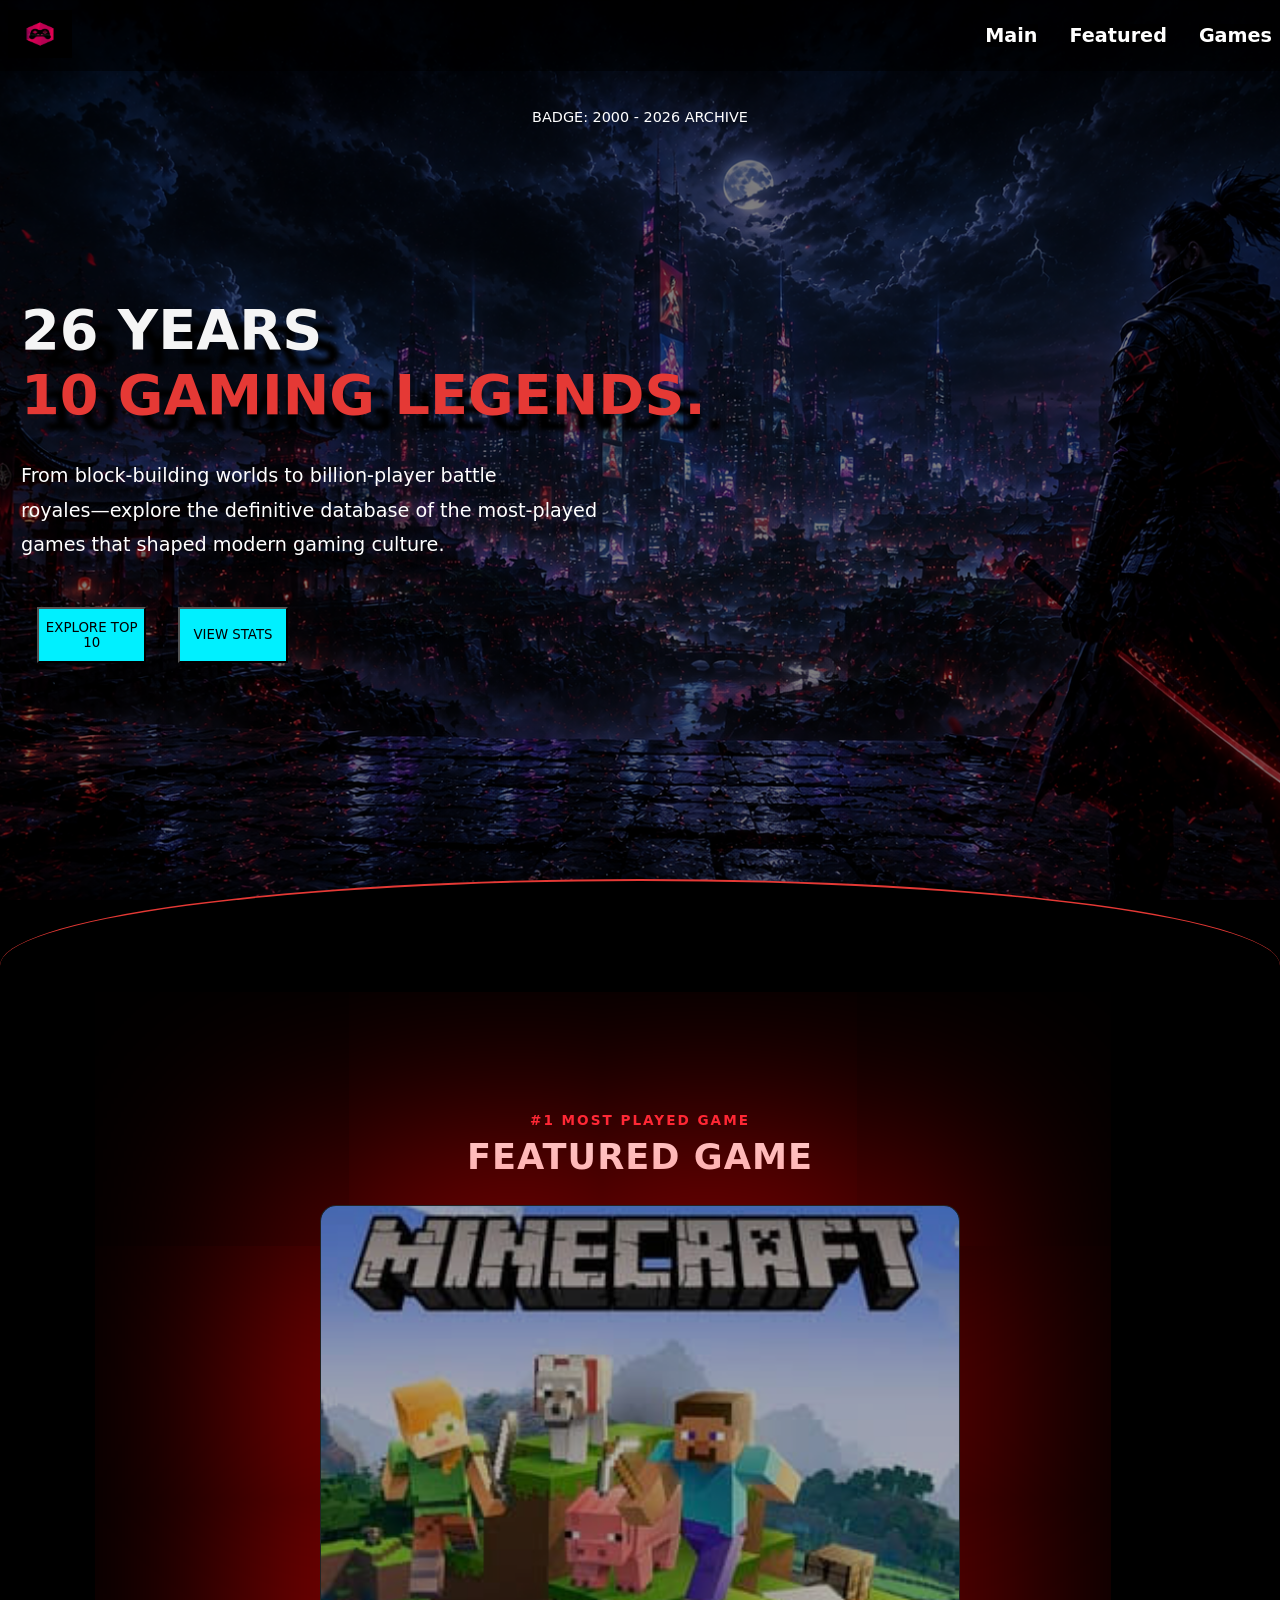
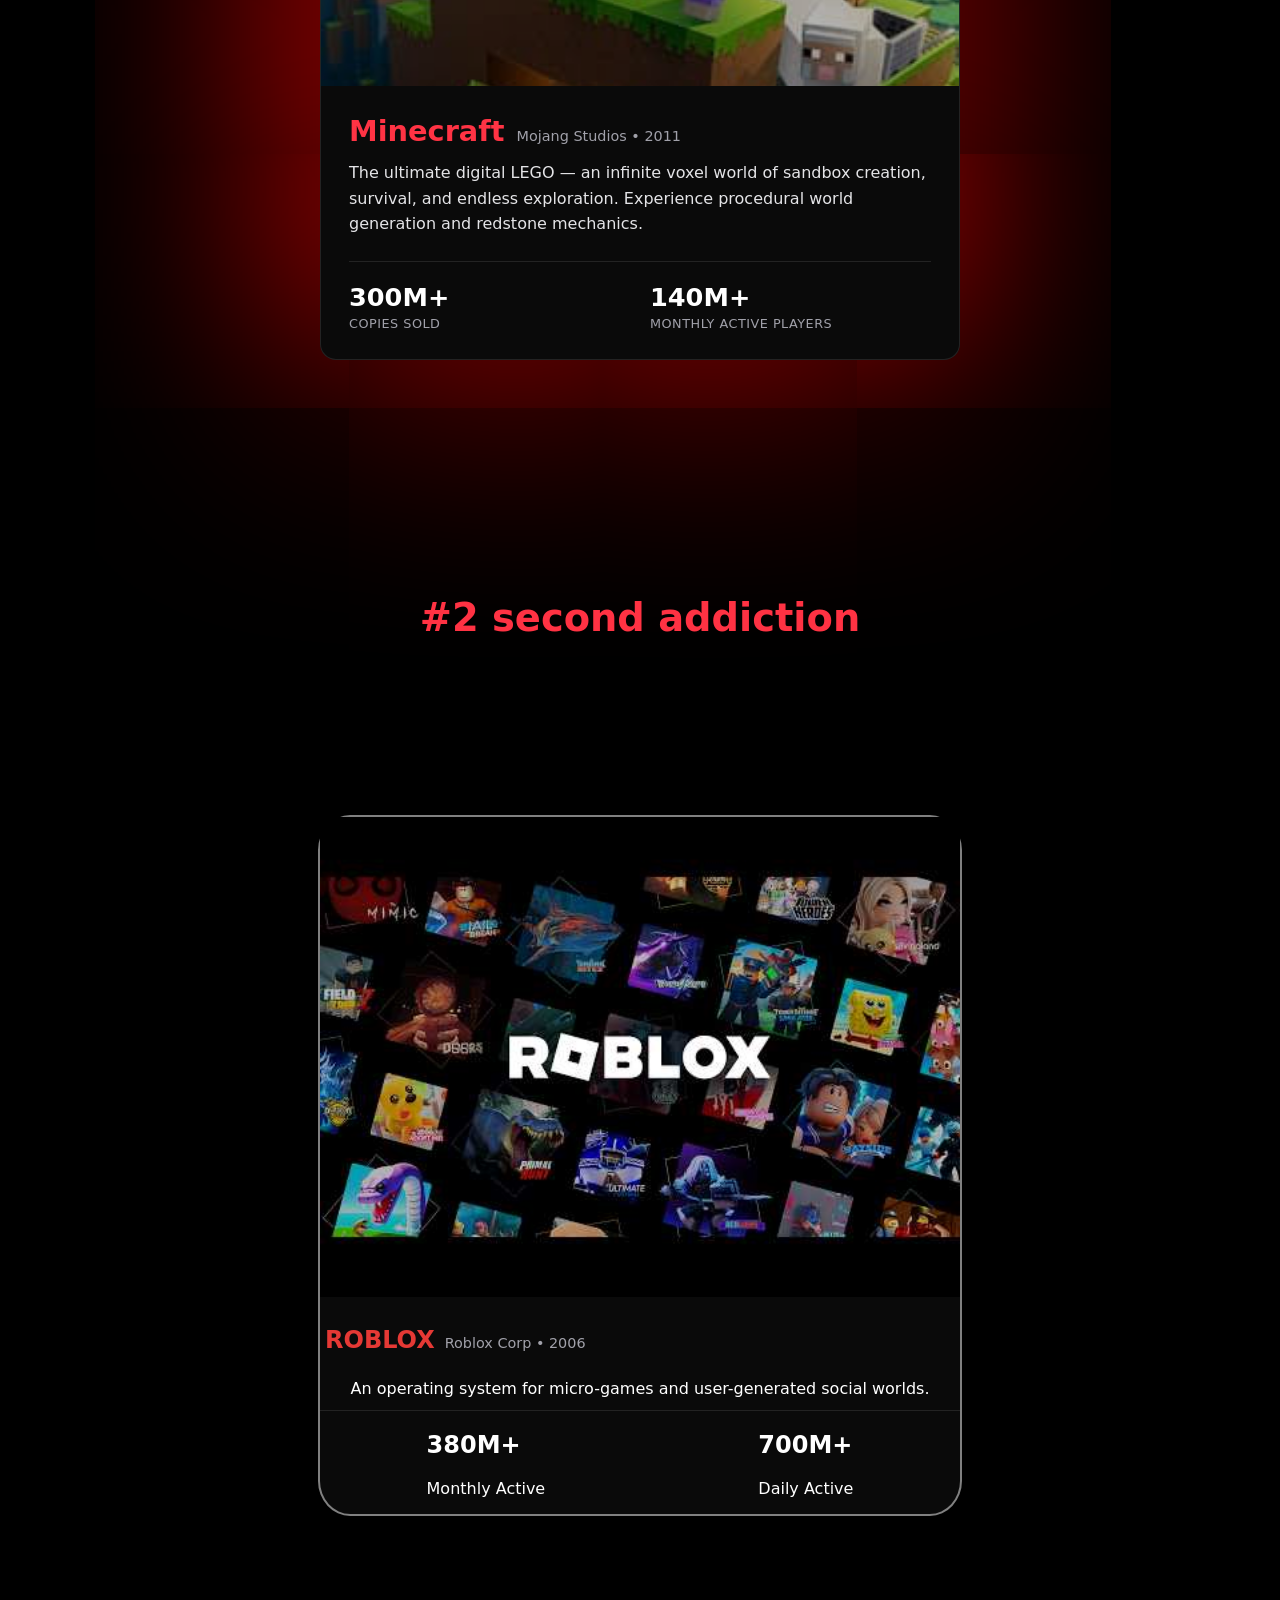
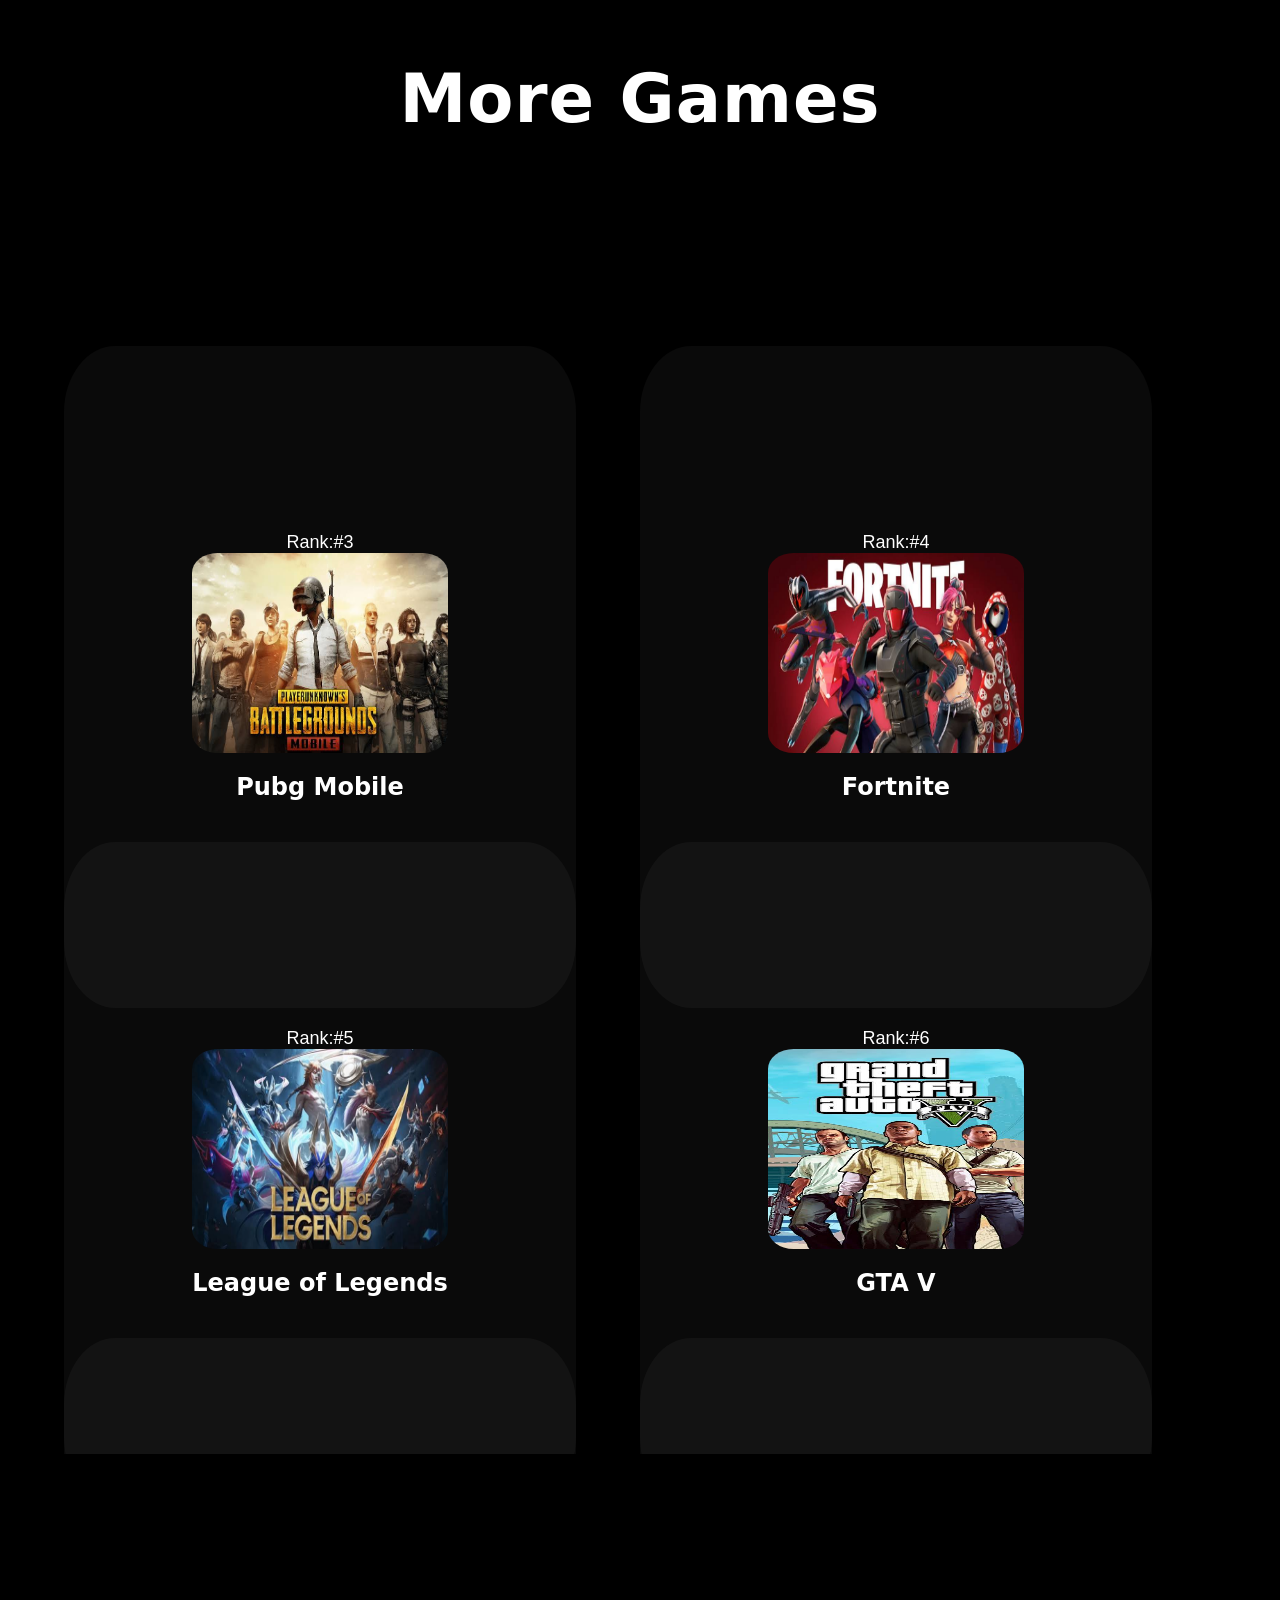
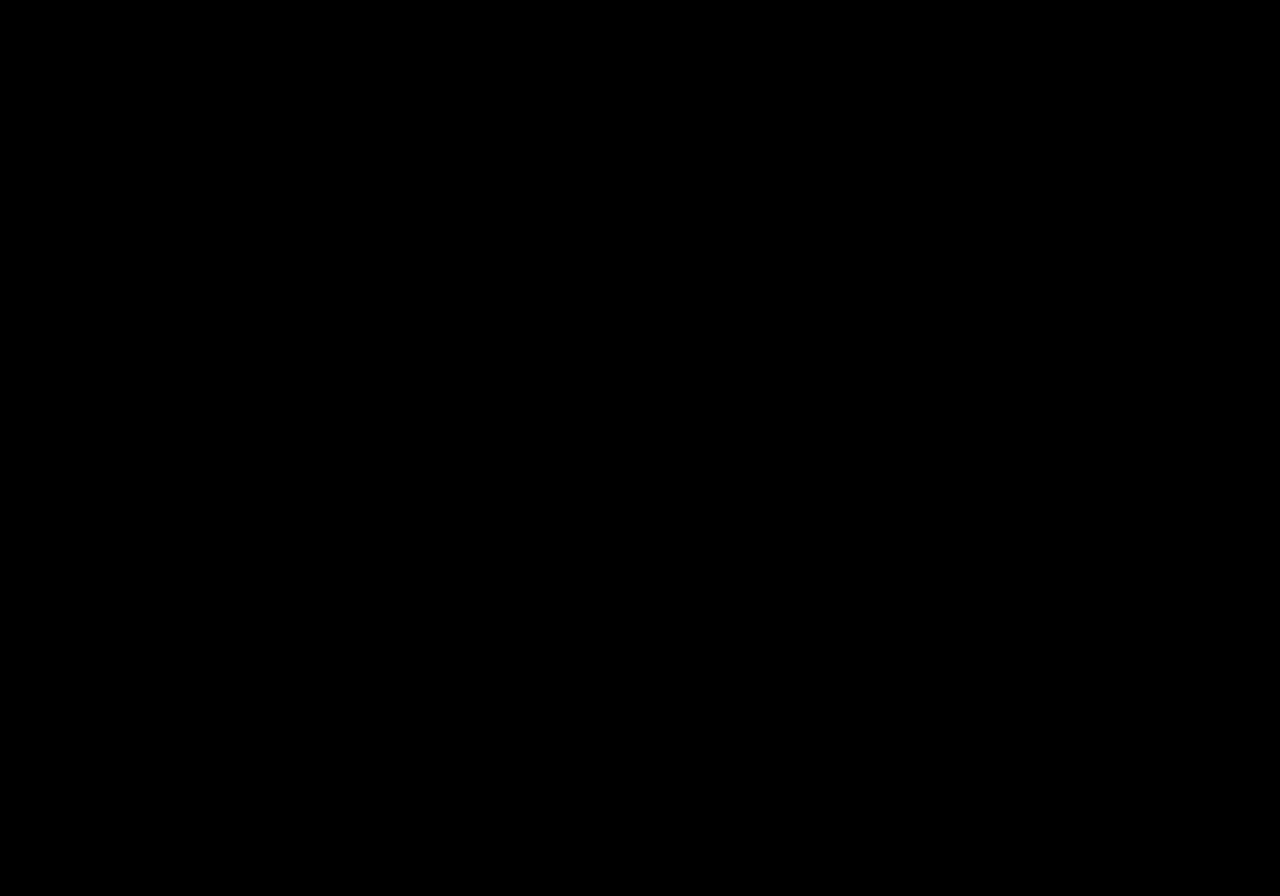
==== index.html @ 31439feb "stucked in a bug of game cards. grid system; . Enhance flip card styling and responsiveness" ====
<!DOCTYPE html>
<html lang="en">

<head>
    <meta charset="UTF-8">
    <meta name="viewport" content="width=device-width, initial-scale=1.0">
    <title>THE MOST</title>
    <link rel="stylesheet" href="style.css">
</head>

<body>
    <div class="body">
        <nav>
            <logo><img src="images.png" alt=""></logo>
            <ul>
                <li><a href="#main">Main</a></li>
                <li><a href="#feat">Featured</a></li>
                <li><a href="#games">Games</a></li>
            </ul>
        </nav>
        <div class="main">
            <p>BADGE: 2000 - 2026 ARCHIVE </p>
        </div>
        <main id="main">

            <div class="main2">
                <div class="main3">
                    <h1><span> 26 YEARS </span> <span> 10 GAMING LEGENDS.</span></h1>
                    <p><span> From block-building worlds to billion-player battle</span>
                        <span> royales—explore the definitive database of the most-played</span> <span>
                            games that shaped modern gaming culture.</span>
                    </p>
                    <div class="button1">
                        <a href="#games"> <button class="more">EXPLORE TOP 10</button></a>
                        <a href="#statts">
                            <button class="stats">VIEW STATS</button></a>
                    </div>
                </div>

            </div>


        </main>
    </div>
    <div class="curve">
    </div>

    <section class="featured" id="feat">
        <div class="featu">
            <div class="header">
                <span class="badge">#1 MOST PLAYED GAME</span>
                <h2 class="title">FEATURED GAME</h2>
            </div>

            <div class="featured-card">
                <div class="video-wrapper">
                    <img src="minecraft.png" alt="">
                </div>

                <div class="card">
                    <div class="game1">
                        <h3 class="game-title">Minecraft</h3>
                        <span class="developer">Mojang Studios • 2011</span>
                    </div>

                    <p class="ultimate">
                        The ultimate digital LEGO — an infinite voxel world of sandbox creation, survival, and endless
                        exploration. Experience procedural world generation and redstone mechanics.
                    </p>

                    <div class="view">
                        <div class="stat-item">
                            <span class="players">300M+</span>
                            <span class="sold">Copies Sold</span>
                        </div>
                        <div class="stat-item">
                            <span class="players1">140M+</span>
                            <span class="sold1">Monthly Active Players</span>
                        </div>
                    </div>
                </div>
            </div>
        </div>
    </section>


    <div class="roblox-rank">#2 second addiction</div>
    <section class="iigame">
        <div class="cards">
            <img src="roblox.jpg" alt="">
            <div class="descript">
                <h1>ROBLOX</h1>
                <p>Roblox Corp • 2006</p>
            </div>
            <div class="para">An operating system for micro-games and user-generated social worlds.</div>
            <div class="player12">
                <div class="player1">
                    <h1>380M+</h1>
                    <p>Monthly Active</p>
                </div>
                <div class="player2">
                    <h1>700M+</h1>
                    <p>Daily Active</p>
                </div>
            </div>

        </div>
    </section>
    <!-- -------------------------------------------------------------------------------------------------- -->

    <div class="more-games">More Games</div>

    <section id="games">
        <div class="other-cards">


            <div class="flip-card">
                <div class="flip-card-inner">
                    <div class="popular naman">
                        <div class="rank">Rank:#3</div>
                        <img src="pubji.jpg" alt="">
                            <h1> Pubg Mobile </h1>
                    </div>

                    <div class="reveal-card">
                        <h1> Pubg Mobile</h1>
                        <p>Krafton • 2017/2018 </p>
                        <div class="dikkat">
                            <div class="pehla">
                                <h1>~250M+</h1>
                                <p>Monthly Active</p>
                            </div>
                            <div class="doosra">
                                <h1>30M+</h1>
                                <p>Daily Active</p>
                            </div>
                        </div>
                    </div>
                </div>
            </div>

                <div class="flip-card">
                <div class="flip-card-inner">
                    <div class="popular naman">
                        <div class="rank">Rank:#4</div>
                        <img src="fortnite.jpg" alt="">
                            <h1>Fortnite</h1>
                    </div>

                    <div class="reveal-card">
                        <h1>Fortnite</h1>
                        <p>Epic Games• 2017 </p>
                        <div class="dikkat">
                            <div class="pehla">
                                <h1>~230M+</h1>
                                <p>Monthly Active</p>
                            </div>
                            <div class="doosra">
                                <h1>30M+</h1>
                                <p>Daily Active</p>
                            </div>
                        </div>
                    </div>
                </div>
            </div>


                        <div class="flip-card">
                <div class="flip-card-inner">
                    <div class="popular naman">
                        <div class="rank">Rank:#5</div>
                        <img src="lol.jpg" alt="">
                            <h1>League of Legends </h1>
                    </div>

                    <div class="reveal-card">
                        <h1>League of Legends</h1>
                        <p>rRiot- Games •2009 </p>
                        <div class="dikkat">
                            <div class="pehla">
                                <h1>~150M+</h1>
                                <p>Monthly Active</p>
                            </div>
                            <div class="doosra">
                                <h1>10M+</h1>
                                <p>Daily Active</p>
                            </div>
                        </div>
                    </div>
                </div>
            </div>

                        <div class="flip-card">
                <div class="flip-card-inner">
                    <div class="popular naman">
                        <div class="rank">Rank:#6</div>
                        <img src="gtav.jpg" alt="">
                            <h1>GTA V </h1>
                    </div>

                    <div class="reveal-card">
                        <h1> GTA V</h1>
                        <p>Rockstar Games • 2013 </p>
                        <div class="dikkat">
                            <div class="pehla">
                                <h1>~20M+</h1>
                                <p>Monthly Active</p>
                            </div>
                            <div class="doosra">
                                <h1>4M+</h1>
                                <p>Daily Active</p>
                            </div>
                        </div>
                    </div>
                </div>
            </div>

                        <div class="flip-card">
                <div class="flip-card-inner">
                    <div class="popular naman">
                        <div class="rank">Rank:#7</div>
                        <img src="counter-strike2.jpg" alt="">
                            <h1> Counter-Strike 2 </h1>
                    </div>

                    <div class="reveal-card">
                        <h1> Counter-Strike 2 </h1>
                        <p>Valve Corporation • 2012 </p>
                        <div class="dikkat">
                            <div class="pehla">
                                <h1>~40M+</h1>
                                <p>Monthly Active</p>
                            </div>
                            <div class="doosra">
                                <h1>1.81M+</h1>
                                <p>Daily Active</p>
                            </div>
                        </div>
                    </div>
                </div>
            </div>

                        <div class="flip-card">
                <div class="flip-card-inner">
                    <div class="popular naman">
                        <div class="rank">Rank:#8</div>
                        <img src="crossfire.jpg" alt="">
                            <h1>Crossfire </h1>
                    </div>

                    <div class="reveal-card">
                        <h1>Crossfire</h1>
                        <p>Smilegate • 2007 </p>
                        <div class="dikkat">
                            <div class="pehla">
                                <h1>~100M+</h1>
                                <p>Monthly Active</p>
                            </div>
                            <div class="doosra">
                                <h1>8M+</h1>
                                <p>Daily Active</p>
                            </div>
                        </div>
                    </div>
                </div>
            </div>


                        <div class="flip-card">
                <div class="flip-card-inner">
                    <div class="popular naman">
                        <div class="rank">Rank:#9</div>
                        <img src="ff.jpg" alt="">
                            <h1>Free-fire</h1>
                    </div>

                    <div class="reveal-card">
                        <h1>Free-fire</h1>
                        <p>Gerena • 2007</p>
                        <div class="dikkat">
                            <div class="pehla">
                                <h1>~200M+</h1>
                                <p>Monthly Active</p>
                            </div>
                            <div class="doosra">
                                <h1>150M+</h1>
                                <p>Daily Active</p>
                            </div>
                        </div>
                    </div>
                </div>
            </div>

                        <div class="flip-card">
                <div class="flip-card-inner">
                    <div class="popular naman">
                        <div class="rank">Rank:#10</div>
                        <img src="wow.jpg" alt="">
                            <h1> World 0f Warcraft<h1>
                    </div>

                    <div class="reveal-card">
                        <h1>  World 0f Warcraft</h1>
                        <p>Blizzard Entertainmen • 2004</p>
                        <div class="dikkat">
                            <div class="pehla">
                                <h1>~9M+</h1>
                                <p>Monthly Active</p>
                            </div>
                            <div class="doosra">
                                <h1>2.5M+</h1>
                                <p>Daily Active</p>
                            </div>
                        </div>
                    </div>
                </div>
            </div>


  
        </div>
    </section>
    

</body>

</html>
---- style.css ----
*{
    font-family:system-ui, -apple-system, BlinkMacSystemFont, 'Segoe UI', Roboto, Oxygen, Ubuntu, Cantarell, 'Open Sans', 'Helvetica Neue', sans-serif;
    color:white;
}
body{
    background-color:black;
}

html,
body{
    margin:0;
    padding:0;
    overflow-x:hidden;
}


.body{
    background-image: url(game12.png);
    background-size: cover;
    background-position: center;
    background-repeat: no-repeat;
    box-shadow:inset -1px 20px 20px 1000px rgba(0, 0, 0, 0.5);
    width:100%;
    min-height:100vh;


}

nav{
    display: flex;
    justify-content: space-between;
    align-items:center;     
    background-color:#00000082;
    padding:0.5em;
    position:sticky;
    top:0;
}
nav logo img{
    height:3rem;
    width:4rem
}

nav ul{
    display:flex;
    gap:2rem;
    list-style:none;
}

nav ul li{
    background-color:#00000082;
}
nav ul li a{
    text-decoration:none;
    color: white;
    font-weight: 600;
    font-size: 1.2rem;
    background-color:#00000082; 
}
nav ul li a:hover{
    text-decoration:underline;
    color:rgb(187, 183, 183);
}

.main p{
    font-size:0.9em;
    text-align:center;
    font-weight:400;
    margin:2.4rem;
    color:white;
}



main .main2{
    text-align:center;
    font-family:system-ui, -apple-system, BlinkMacSystemFont, 'Segoe UI', Roboto, Oxygen, Ubuntu, Cantarell, 'Open Sans', 'Helvetica Neue', sans-serif;
    display:flex;
    justify-content: space-between;

}
main{
    display:flex;
    font-size: 1.2rem;
    font-family:Impact, Haettenschweiler, 'Arial Narrow Bold', sans-serif;
  
   

}

main h1{
    font-size:2.9em;
    font-weight: 700;
}

.main3 p{
    display: flex;
    flex-direction: column;
    gap: 0.7rem;

}

.main3 h1{
    display: flex;
    flex-direction: column;
}

.main3 h1 :nth-child(2) {
   color:#E53935;
}

.main3 h1 :nth-child(1) {
    color:#F5F5F5;
}

/* .main3 h1  */

main .img2 img{
    height: 60vh;
    width: 50vw;
}

main button{
    background-color: #00F0FF;
    color:black;
    height: 4.2em;
    width: 8.2em;
    margin-top: 2rem;
}

.main2 p{
    font-weight: 400;
    color:#C7CCD6
}
main .button1{
    display: flex;
    gap: 2rem;
    margin: 1rem;
}
.main3{
    text-align:left;
    padding-left:21px;
    padding-top: 5em;
    text-shadow:20px 16px 4px black
}

.main{
    text-decoration:wavy;
}
.curve{
    height: 19vh;
    width: 100%;
    border-top:2px solid #E53935;
    border-radius: 96%;
    margin-top:-21px;
    background-color: black;
}
body {
  background-color: black;
  font-family: 'Inter', system-ui, -apple-system, sans-serif;
  color: #ffffff;
  margin: 0;
  padding: 0;
}

.featured {
  padding: 60px 20px;
  display: flex;
  justify-content: center;
  align-items: center;
}



.header {
  text-align: center;
  margin-bottom: 28px;
}

.badge {
  color: #ff3344;
  font-size: 0.85rem;
  font-weight: 700;
  letter-spacing: 2px;
  text-transform: uppercase;
  display: block;
  margin-bottom: 8px;
}

.title {
  font-size: 2.2rem;
  font-weight: 800;
  letter-spacing: 1px;
  margin: 0;
  color: #ffffff;
}

.featured-card {
  background: rgba(255, 255, 255, 0.04);
  border: 1px solid rgba(255, 255, 255, 0.1);
  border-radius: 16px;
  overflow: hidden;
  backdrop-filter: blur(12px);
  box-shadow:red -20px -8px 2000px 0px
}

.video-wrapper {
  width: 100%;
  background: #000000;
  line-height: 0;
}

.video-wrapper img {
  width: 100%;
  max-height: 480px;
  object-fit: cover;
  display: block;
filter:brightness(70%);
}

.card {
  padding: 28px;
}
.featured{
  width:50vw;
  margin: auto;
}

.game1 {
  display: flex;
  align-items: baseline;
  gap: 12px;
  margin-bottom: 12px;
  flex-wrap: wrap;
}

.game-title {
  font-size: 1.8rem;
  font-weight: 700;
  margin: 0;
  color: #ff3344;
}

.developer {
  color: #a1a1aa;
  font-size: 0.9rem;
}

.ultimate {
  color: #e4e4e7;
  font-size: 1rem;
  line-height: 1.6;
  margin: 0 0 24px 0;
}

.view {
  display: grid;
  grid-template-columns: repeat(auto-fit, minmax(180px, 1fr));
  gap: 20px;
  border-top: 1px solid rgba(255, 255, 255, 0.1);
  padding-top: 20px;
}

.stat-item {
  display: flex;
  flex-direction: column;
}

.players,
.players1 {
  font-size: 1.6rem;
  font-weight: 700;
  color: #ffffff;
}

.sold,
.sold1 {
  font-size: 0.8rem;
  color: #a1a1aa;
  text-transform: uppercase;
  letter-spacing: 0.5px;
  margin-top: 4px;
}

section.iigame{
  display:flex;
  justify-content: center;
  border:2px solid grey;
  border-radius:5%;
  width:50vw;
  margin:auto;
  font-family: 'Inter', system-ui, -apple-system, sans-serif;
}
.cards{

  max-width: 900px;
  width: 100%;
}

.roblox-rank{
  text-align: center;
  margin:3em;
  display:flex;
  flex-direction: column;
  flex-wrap:nowrap;
  font-size:2.4em;
  font-weight:600;
  color:#ff3344;
  padding: 60px 20px;
  height:max-content;
}

.iigame img{
  width: 100%;
  max-height: 480px;
  object-fit: cover;

}

.iigame{
background-color: rgba(255, 255, 255, 0.04);

}
.descript{
  display:flex;
  align-items: baseline;
  gap:10px;
  margin:5px;
 
}
.descript p{
    color: #a1a1aa;
  font-size: 0.9rem;
}
.descript .para{
   color: #e4e4e7;
  font-size: 1rem;
  line-height: 1.6;
  margin: 0 0 24px 0;
}

.iigame .player12{
  display:flex;
  border-top: 1px solid rgba(255, 255, 255, 0.1);
  margin-top:12px;
justify-content: space-around;  
}

.descript h1{
  color:#E53935
}
.para{
  text-align: start;
  text-align: center;
}

.other-cards{
  display:grid;
  grid-template-columns:1fr 1fr;
  row-gap: 31em;
  /* white-space-collapse:nowrap; */
  scroll-behavior: smooth;
  width:90%;
  height:100vh;
  margin: 12em auto;
  padding:1em;
}

#games{
  display: flex;
  justify-content: flex-end;
  margin: auto;
}

.more-games{
font-size: 4.2rem;
    font-weight: 800;
    letter-spacing: 1px;
    margin-top: 9rem;
    color: #ffffff;
    font-family: 'Inter', system-ui, -apple-system, sans-serif;
    text-align: center;
}

.other-cards .popular img{
  width:20vw;
  max-width:400px;
  height:200px;
  border-radius:10%;
}
.other-cards .popular img:hover{
  transform: scale(1.02);
}



.other-cards .popular{
  border-radius:10%;
  width:100%;
  display: flex;
  flex-wrap: wrap; 
  background-color:rgba(255, 255, 255, 0.04);
  padding:1em;
  transition:ease-in-out;
  perspective: 1000px;
}

/* .other-cards .popular:hover{
  transform:scale(1.03);
  
} */

.other-cards .popular div.rank{
  display:flex;
  justify-content: center;
  text-align:center;
  font-size:large;
   font-family: 'Gill Sans', 'Gill Sans MT', Calibri, 'Trebuchet MS', sans-serif;
   font-weight: 100;
   width:100%;
}

.other-cards .popular img.change{
  width:20vw;
}

.flip-card {
  display: flex;
  background-color:rgba(255, 255, 255, 0.04);
  width:30em;
  height: 100%;
  perspective: 1000px;
}

.flip-card-inner {
  position: relative;
  width: 100%;
  height: 100%;
  text-align: center;
  transition: transform 0.6s;
  transform-style: preserve-3d;
  background-color: #000000;
}

.popular{
  height: max-content;
  width:fit-content;
}

.flip-card:hover .flip-card-inner {
  transform: rotateY(180deg);
}

.naman, .reveal-card {
  position: absolute;
  width: 100%;
  height: 100%;
  backface-visibility: hidden;
  display: flex;
  align-items: center;
  justify-content: center;
  border-radius: 10px;
}
.reveal-card{
  display: flex;
  flex-direction: column;
  width:100%;
  height:60vh;
  justify-content: space-around;
}

.naman {
  display: flex;
  flex-direction: column;
  justify-content: flex-start,space-between;
  color: white;
  height: 70vh;
  padding: 12px;
  width: 100vh;
}

.reveal-card{
  color: white;
  transform: rotateY(180deg);
}


          

@media screen and (max-width: 768px) {
   .body{
    background-image: url(mobile-background.png);
    width:100%;                                                            
   }
   .main3{
    display: flex;
    justify-content: center;
    flex-direction: column;
    text-align:center;
   }

  .main3{
    font-size:0.8em
  }

  main{
    display: flex;
    justify-content: center;
  }

  .button1{
    display: flex;
    justify-content: center;
  }
 
  .feature p{
    letter-spacing: 0px;
  }


}

@media screen and (max-width: 320px) {
    nav ul li{
        font-size:2px;

    }
    nav{
        display:flex;
        flex-direction:column;
        justify-content: center;
        margin: right 46px

    }
      
     
    }

    @media screen and (max-width: 425px) {
        .view{
        display: flex;
        justify-content: center;
        flex-direction: column;
  }
        .roblox-rank{
          font-size: 1.4em;

  }

  .more-games{
    font-size: 2.9em;
  }

  }
      @media screen and (max-width: 1024px) {
        .body{
        background-image: url(mobile-background.png);
        width:100%;                                                            
   }
}

@media screen and (min-width:2560px){
  .main,nav{
    font-size:40px;
  }
}
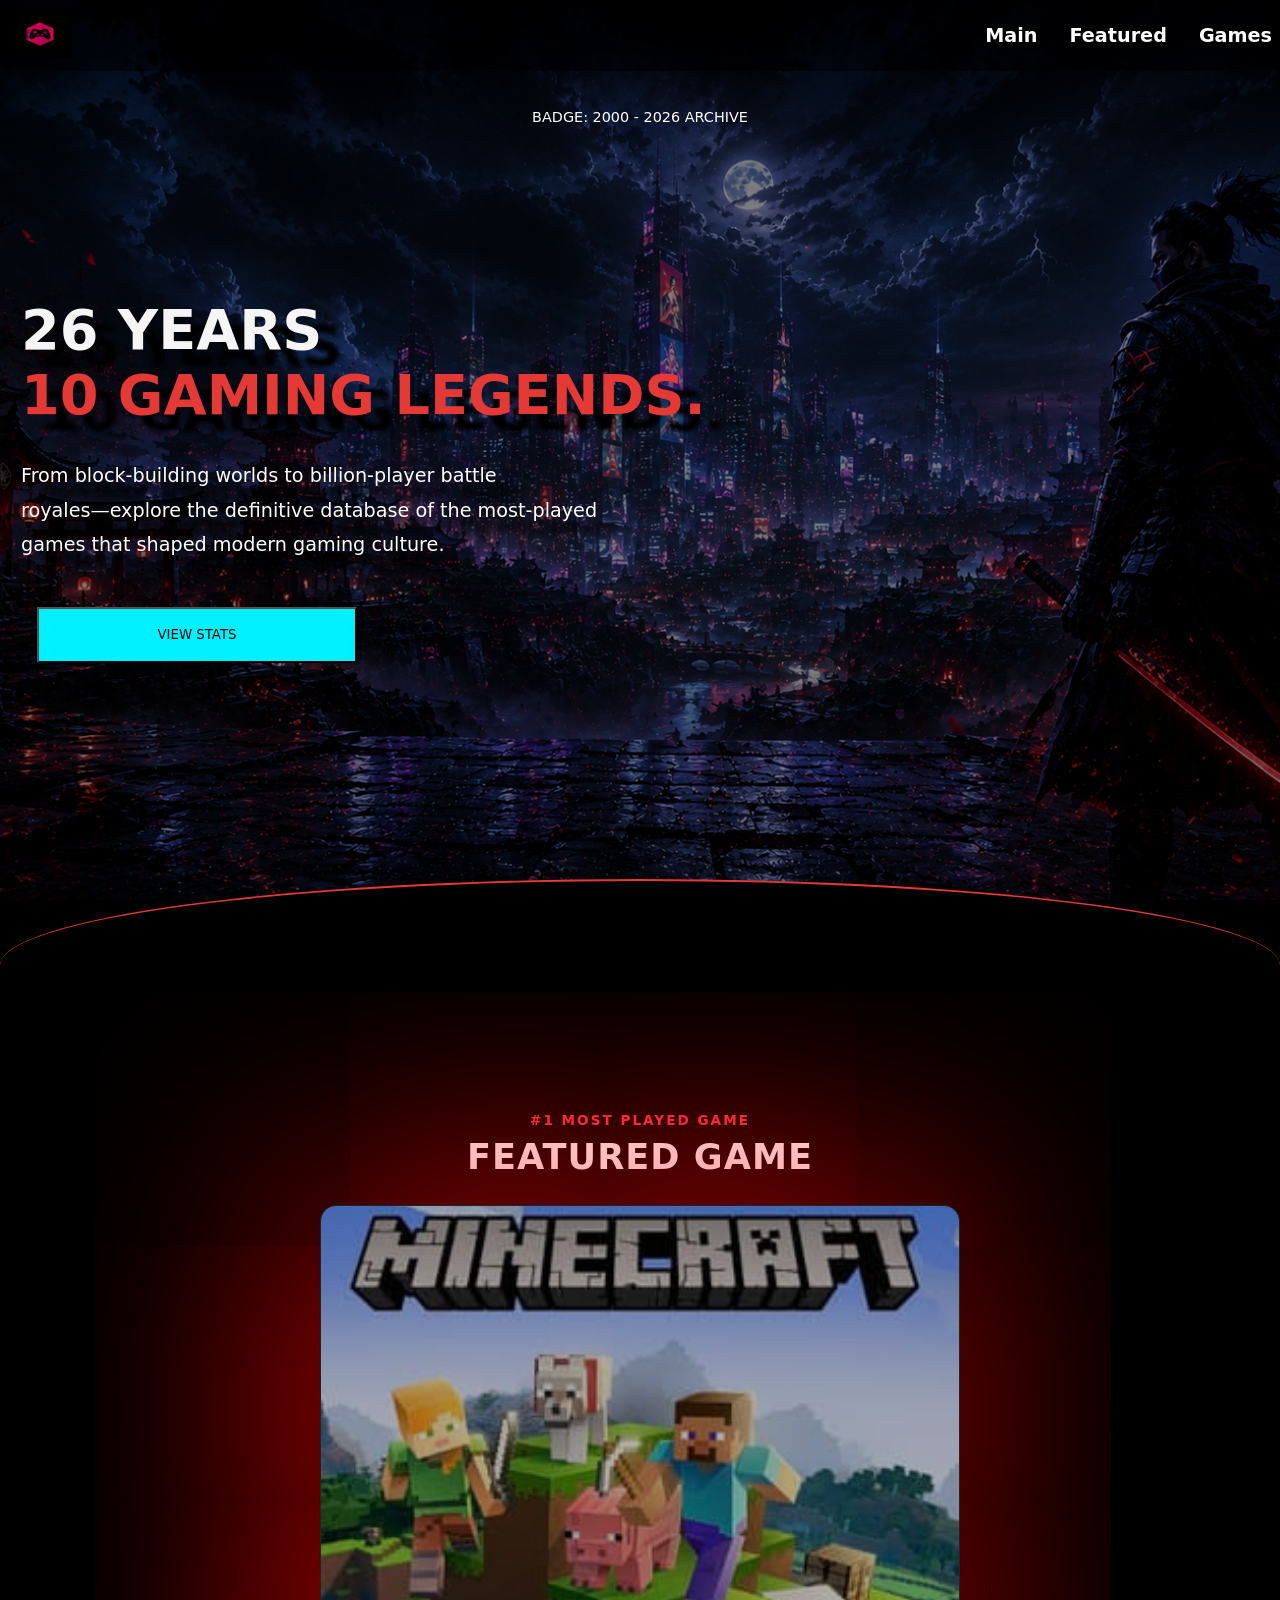
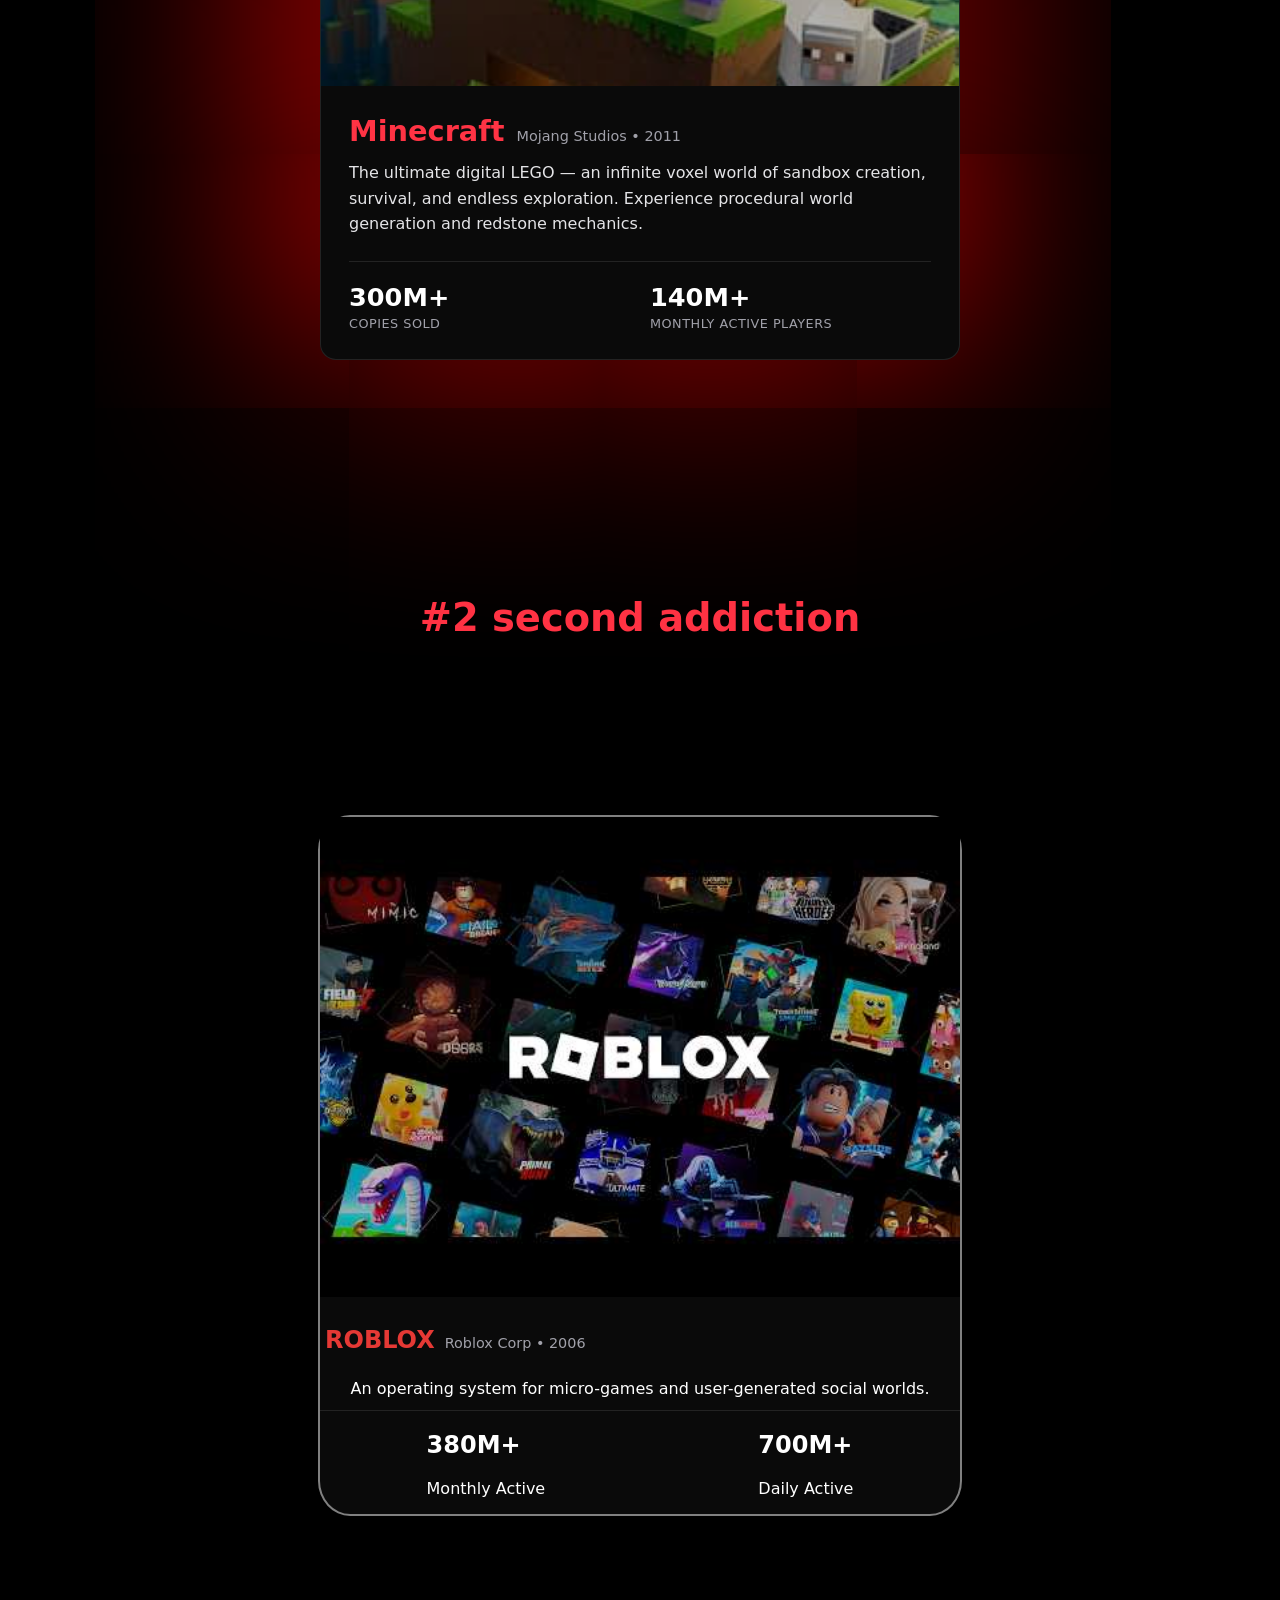
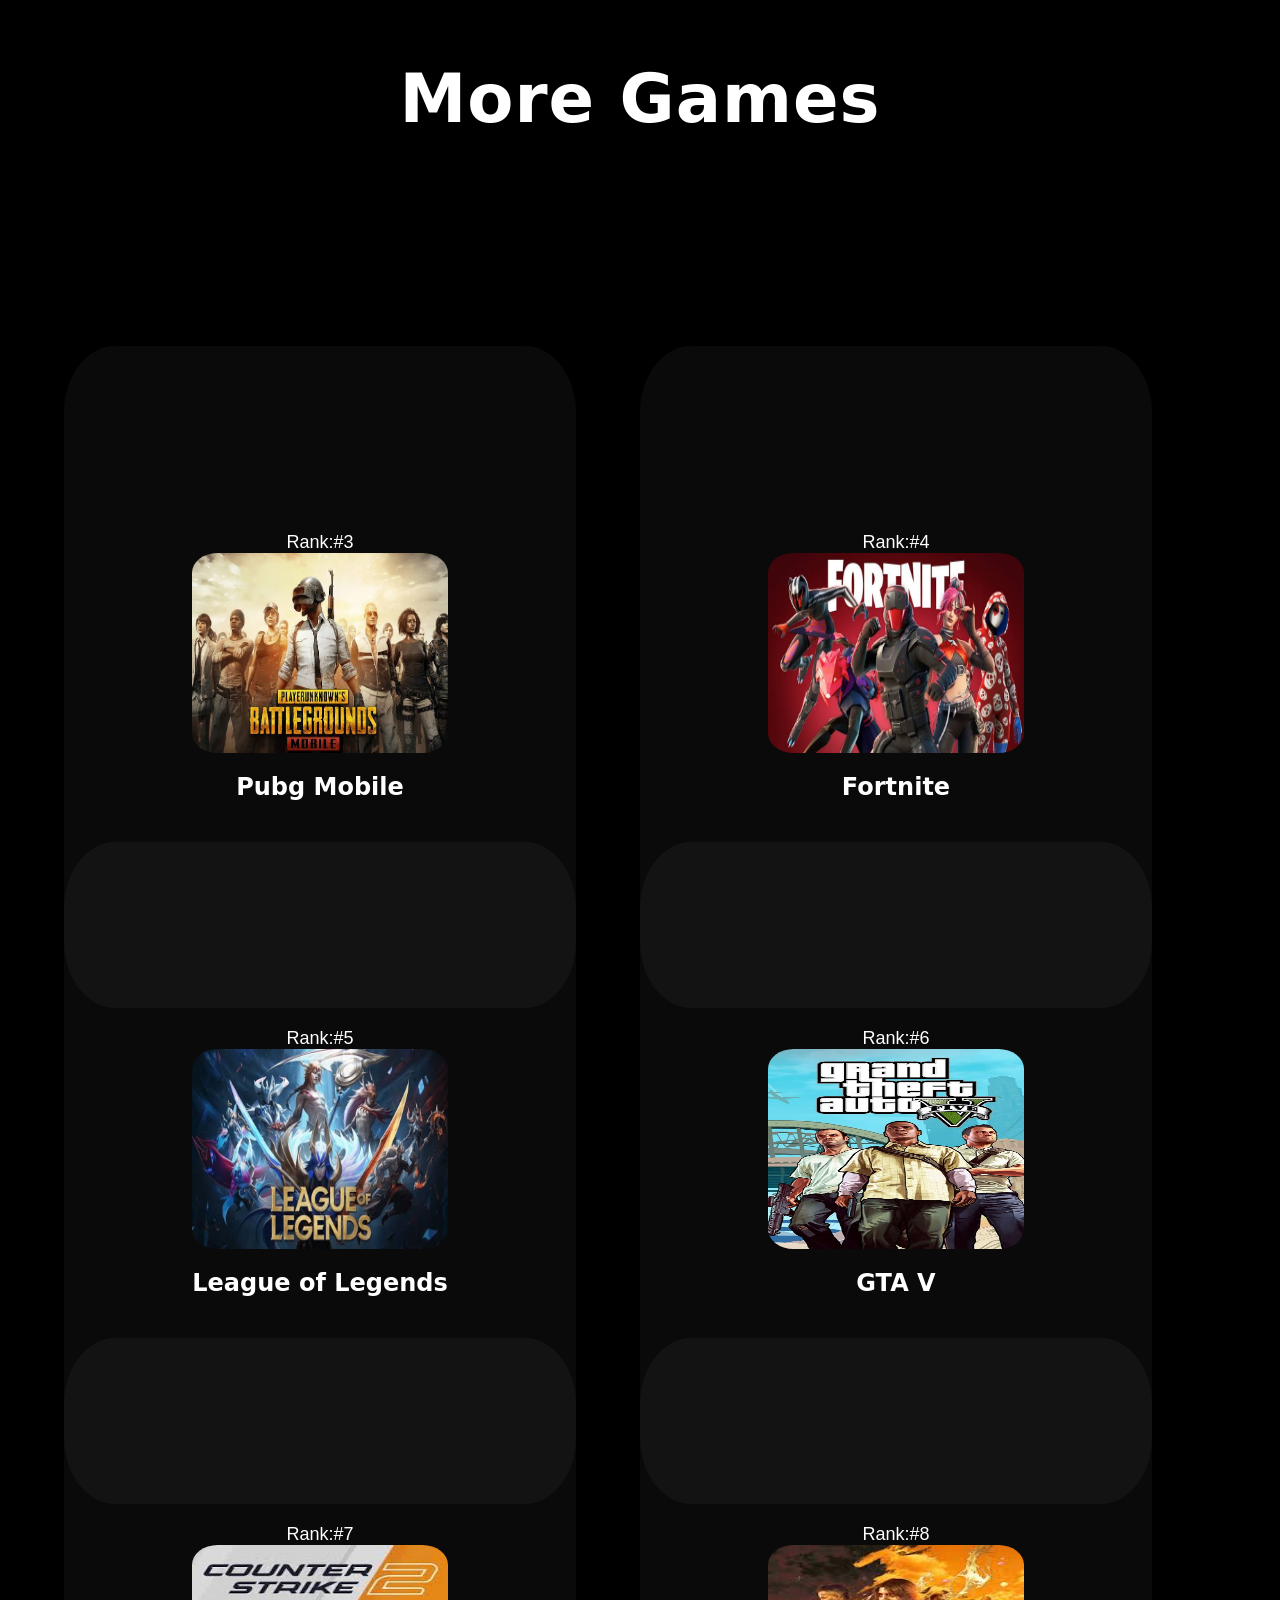
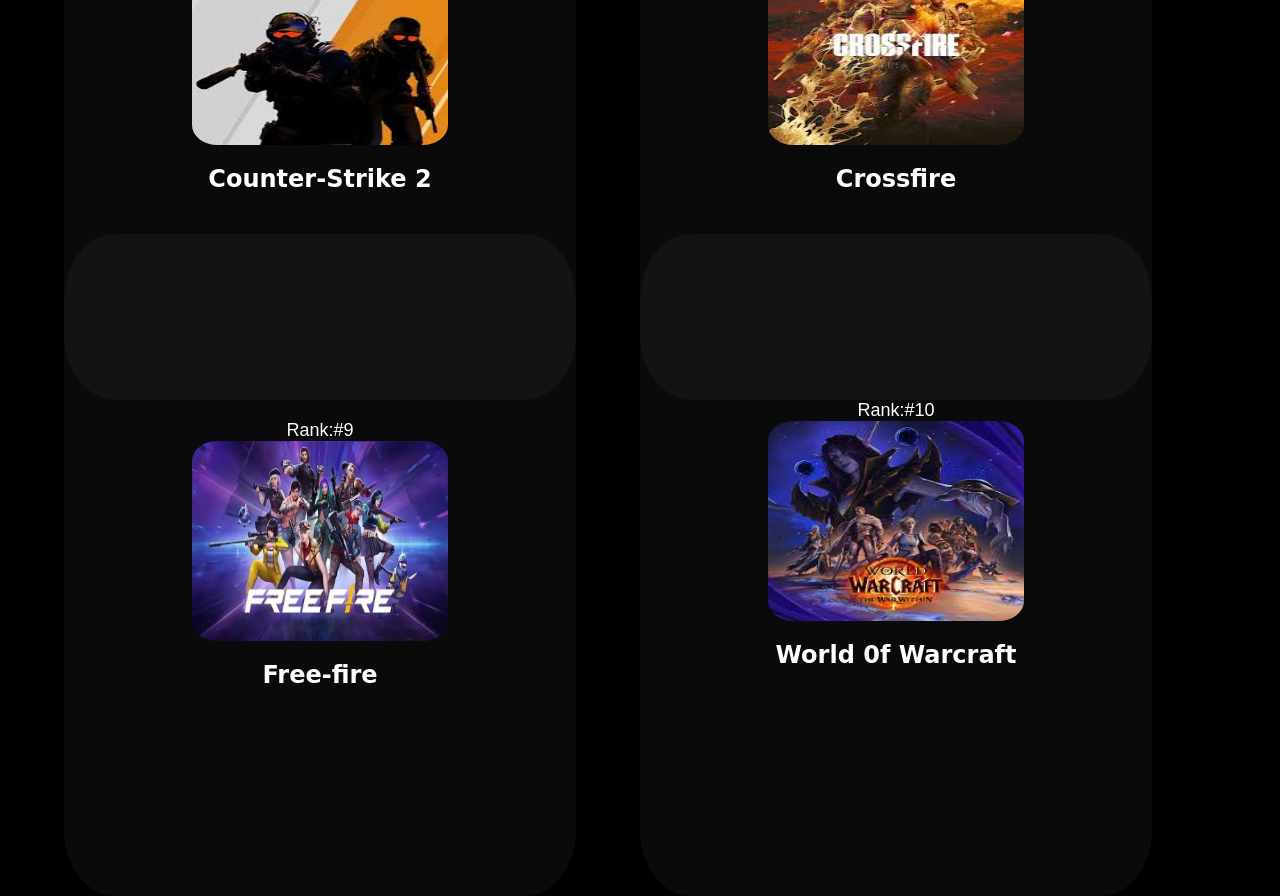
==== commit 95305a63: "Add stats page and update button functionality; enhance card styles for better responsiveness" ====
--- a/index.html
+++ b/index.html
@@ -31,9 +31,7 @@
                             games that shaped modern gaming culture.</span>
                     </p>
                     <div class="button1">
-                        <a href="#games"> <button class="more">EXPLORE TOP 10</button></a>
-                        <a href="#statts">
-                            <button class="stats">VIEW STATS</button></a>
+                            <button onclick="openwindow()"class="stats">VIEW STATS</button>
                     </div>
                 </div>
 
@@ -113,26 +111,27 @@
     <section id="games">
         <div class="other-cards">
 
-
-            <div class="flip-card">
-                <div class="flip-card-inner">
-                    <div class="popular naman">
-                        <div class="rank">Rank:#3</div>
-                        <img src="pubji.jpg" alt="">
+            <div class="flip">
+                <div class="flip-card">
+                    <div class="flip-card-inner">
+                        <div class="popular naman">
+                            <div class="rank">Rank:#3</div>
+                            <img src="pubji.jpg" alt="">
                             <h1> Pubg Mobile </h1>
-                    </div>
-
-                    <div class="reveal-card">
-                        <h1> Pubg Mobile</h1>
-                        <p>Krafton • 2017/2018 </p>
-                        <div class="dikkat">
-                            <div class="pehla">
-                                <h1>~250M+</h1>
-                                <p>Monthly Active</p>
-                            </div>
-                            <div class="doosra">
-                                <h1>30M+</h1>
-                                <p>Daily Active</p>
+                        </div>
+
+                        <div class="reveal-card">
+                            <h1> Pubg Mobile</h1>
+                            <p>Krafton • 2017/2018 </p>
+                            <div class="dikkat">
+                                <div class="pehla">
+                                    <h1>~250M+</h1>
+                                    <p>Monthly Active</p>
+                                </div>
+                                <div class="doosra">
+                                    <h1>30M+</h1>
+                                    <p>Daily Active</p>
+                                </div>
                             </div>
                         </div>
                     </div>
@@ -140,11 +139,11 @@
             </div>
 
                 <div class="flip-card">
-                <div class="flip-card-inner">
+                    <div class="flip-card-inner">
                     <div class="popular naman">
                         <div class="rank">Rank:#4</div>
                         <img src="fortnite.jpg" alt="">
-                            <h1>Fortnite</h1>
+                        <h1>Fortnite</h1>
                     </div>
 
                     <div class="reveal-card">
@@ -165,12 +164,12 @@
             </div>
 
 
-                        <div class="flip-card">
+            <div class="flip-card">
                 <div class="flip-card-inner">
                     <div class="popular naman">
                         <div class="rank">Rank:#5</div>
                         <img src="lol.jpg" alt="">
-                            <h1>League of Legends </h1>
+                        <h1>League of Legends </h1>
                     </div>
 
                     <div class="reveal-card">
@@ -190,12 +189,12 @@
                 </div>
             </div>
 
-                        <div class="flip-card">
+            <div class="flip-card">
                 <div class="flip-card-inner">
                     <div class="popular naman">
                         <div class="rank">Rank:#6</div>
                         <img src="gtav.jpg" alt="">
-                            <h1>GTA V </h1>
+                        <h1>GTA V </h1>
                     </div>
 
                     <div class="reveal-card">
@@ -215,12 +214,12 @@
                 </div>
             </div>
 
-                        <div class="flip-card">
+            <div class="flip-card">
                 <div class="flip-card-inner">
                     <div class="popular naman">
                         <div class="rank">Rank:#7</div>
                         <img src="counter-strike2.jpg" alt="">
-                            <h1> Counter-Strike 2 </h1>
+                        <h1> Counter-Strike 2 </h1>
                     </div>
 
                     <div class="reveal-card">
@@ -240,12 +239,12 @@
                 </div>
             </div>
 
-                        <div class="flip-card">
+            <div class="flip-card">
                 <div class="flip-card-inner">
                     <div class="popular naman">
                         <div class="rank">Rank:#8</div>
                         <img src="crossfire.jpg" alt="">
-                            <h1>Crossfire </h1>
+                        <h1>Crossfire </h1>
                     </div>
 
                     <div class="reveal-card">
@@ -266,12 +265,12 @@
             </div>
 
 
-                        <div class="flip-card">
+            <div class="flip-card">
                 <div class="flip-card-inner">
                     <div class="popular naman">
                         <div class="rank">Rank:#9</div>
                         <img src="ff.jpg" alt="">
-                            <h1>Free-fire</h1>
+                        <h1>Free-fire</h1>
                     </div>
 
                     <div class="reveal-card">
@@ -291,16 +290,16 @@
                 </div>
             </div>
 
-                        <div class="flip-card">
+            <div class="flip-card">
                 <div class="flip-card-inner">
                     <div class="popular naman">
                         <div class="rank">Rank:#10</div>
                         <img src="wow.jpg" alt="">
-                            <h1> World 0f Warcraft<h1>
-                    </div>
-
-                    <div class="reveal-card">
-                        <h1>  World 0f Warcraft</h1>
+                        <h1> World 0f Warcraft<h1>
+                    </div>
+
+                    <div class="reveal-card">
+                        <h1> World 0f Warcraft</h1>
                         <p>Blizzard Entertainmen • 2004</p>
                         <div class="dikkat">
                             <div class="pehla">
@@ -316,11 +315,30 @@
                 </div>
             </div>
 
-
-  
+            <script>
+                function openwindow() {
+                    window.open(
+                        'stats.html',
+                        'popupWindow',
+                        'width=1000,height=1000'    
+                    );      
+                }
+
+            </script>
+
+
+
         </div>
     </section>
-    
+
+    <footer>
+        <div class="links">
+            <div class="more-links">
+
+            </div>
+        </div>
+    </footer>
+
 
 </body>
 
--- a/style.css
+++ b/style.css
@@ -10,7 +10,6 @@
 body{
     margin:0;
     padding:0;
-    overflow-x:hidden;
 }
 
 
@@ -123,7 +122,7 @@
     background-color: #00F0FF;
     color:black;
     height: 4.2em;
-    width: 8.2em;
+    width: 20rem;
     margin-top: 2rem;
 }
 
@@ -387,9 +386,6 @@
   height:200px;
   border-radius:10%;
 }
-.other-cards .popular img:hover{
-  transform: scale(1.02);
-}
 
 
 
@@ -432,21 +428,21 @@
 }
 
 .flip-card-inner {
-  position: relative;
-  width: 100%;
-  height: 100%;
-  text-align: center;
-  transition: transform 0.6s;
-  transform-style: preserve-3d;
-  background-color: #000000;
-}
+    position: relative;
+    width: 100%;
+    height: 100%;
+    transition: transform 0.8s ease-out;
+    transform-style: preserve-3d;
+  }
 
 .popular{
-  height: max-content;
+  height:20em;
   width:fit-content;
 }
 
-.flip-card:hover .flip-card-inner {
+
+
+.flip-card:hover .flip-card-inner:hover{
   transform: rotateY(180deg);
 }
 
@@ -459,6 +455,10 @@
   align-items: center;
   justify-content: center;
   border-radius: 10px;
+}
+
+.flip-card:hover .flip-card-innner{
+  transform:rotateY(180);
 }
 .reveal-card{
   display: flex;
@@ -481,6 +481,10 @@
 .reveal-card{
   color: white;
   transform: rotateY(180deg);
+  background-color:rgba(255, 255, 255, 0.04);
+  width:30em;
+  height:30em;
+  border-radius:10%;
 }
 
 
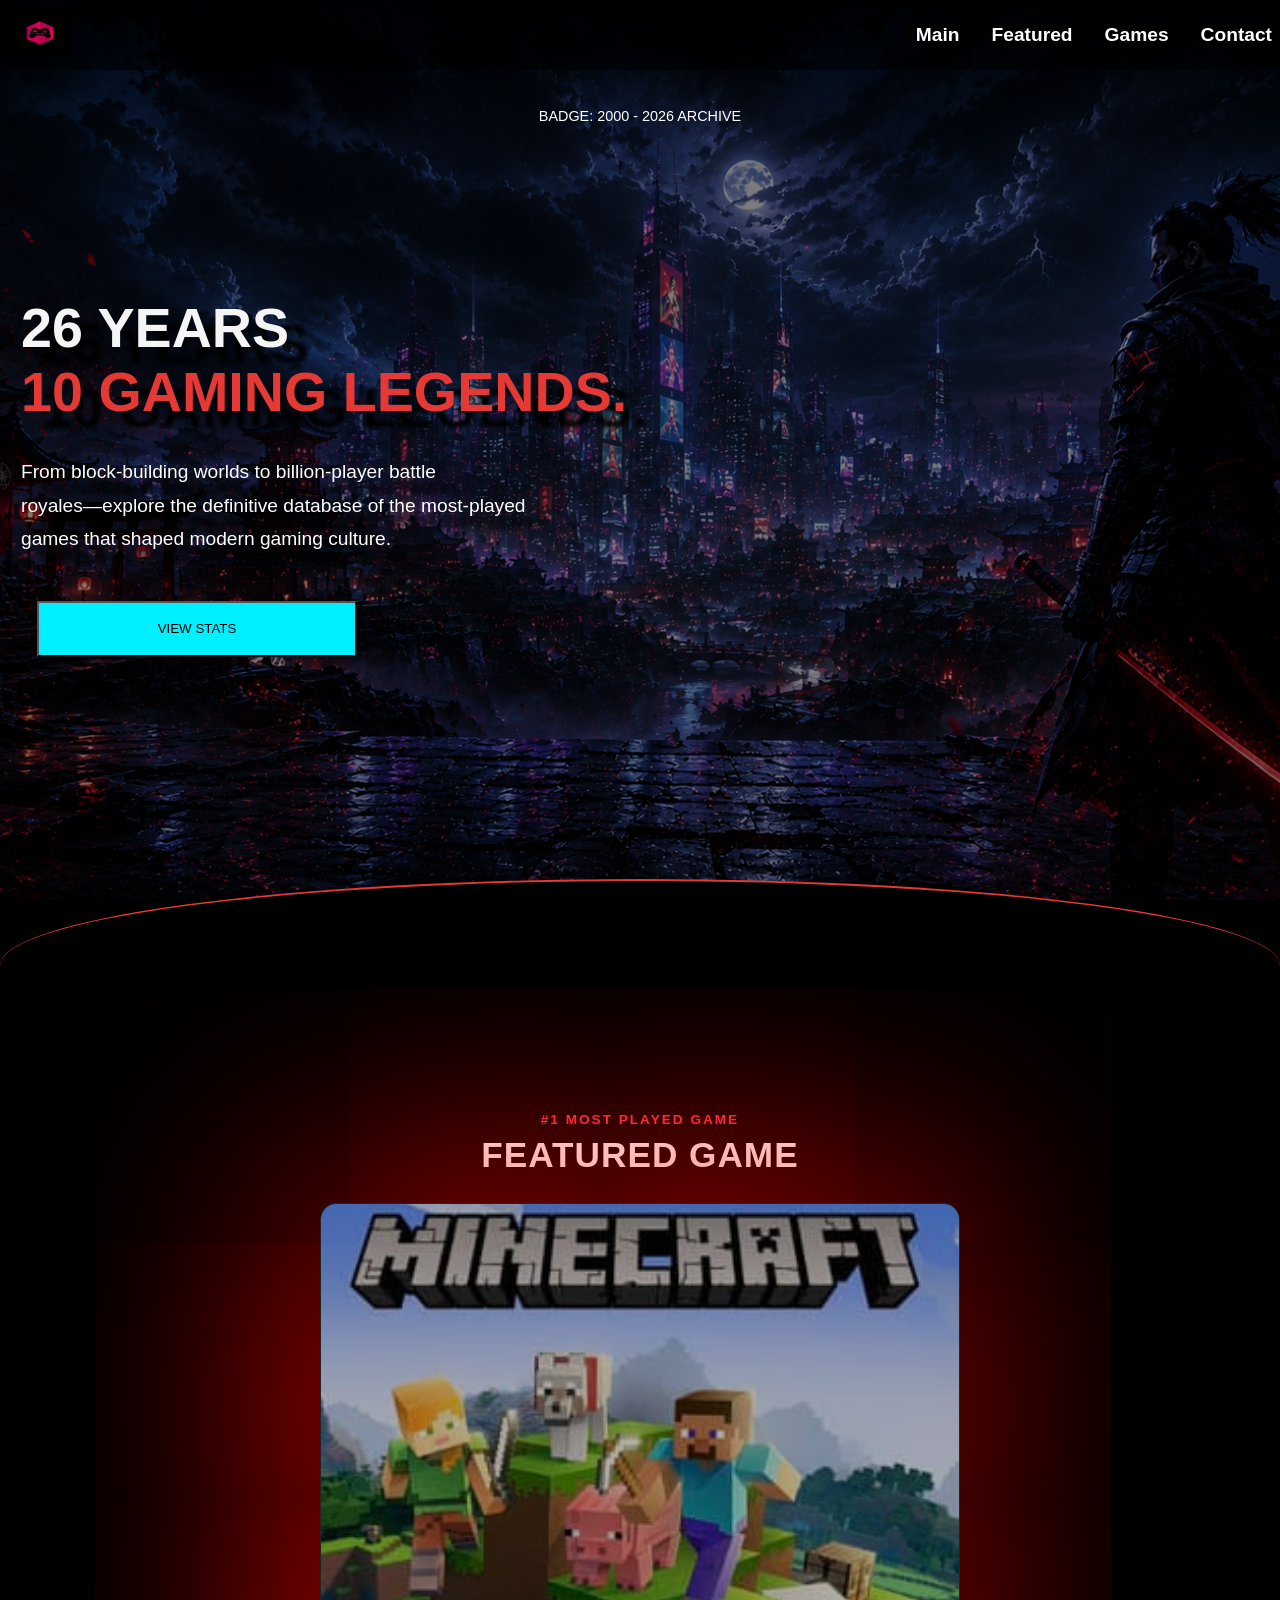
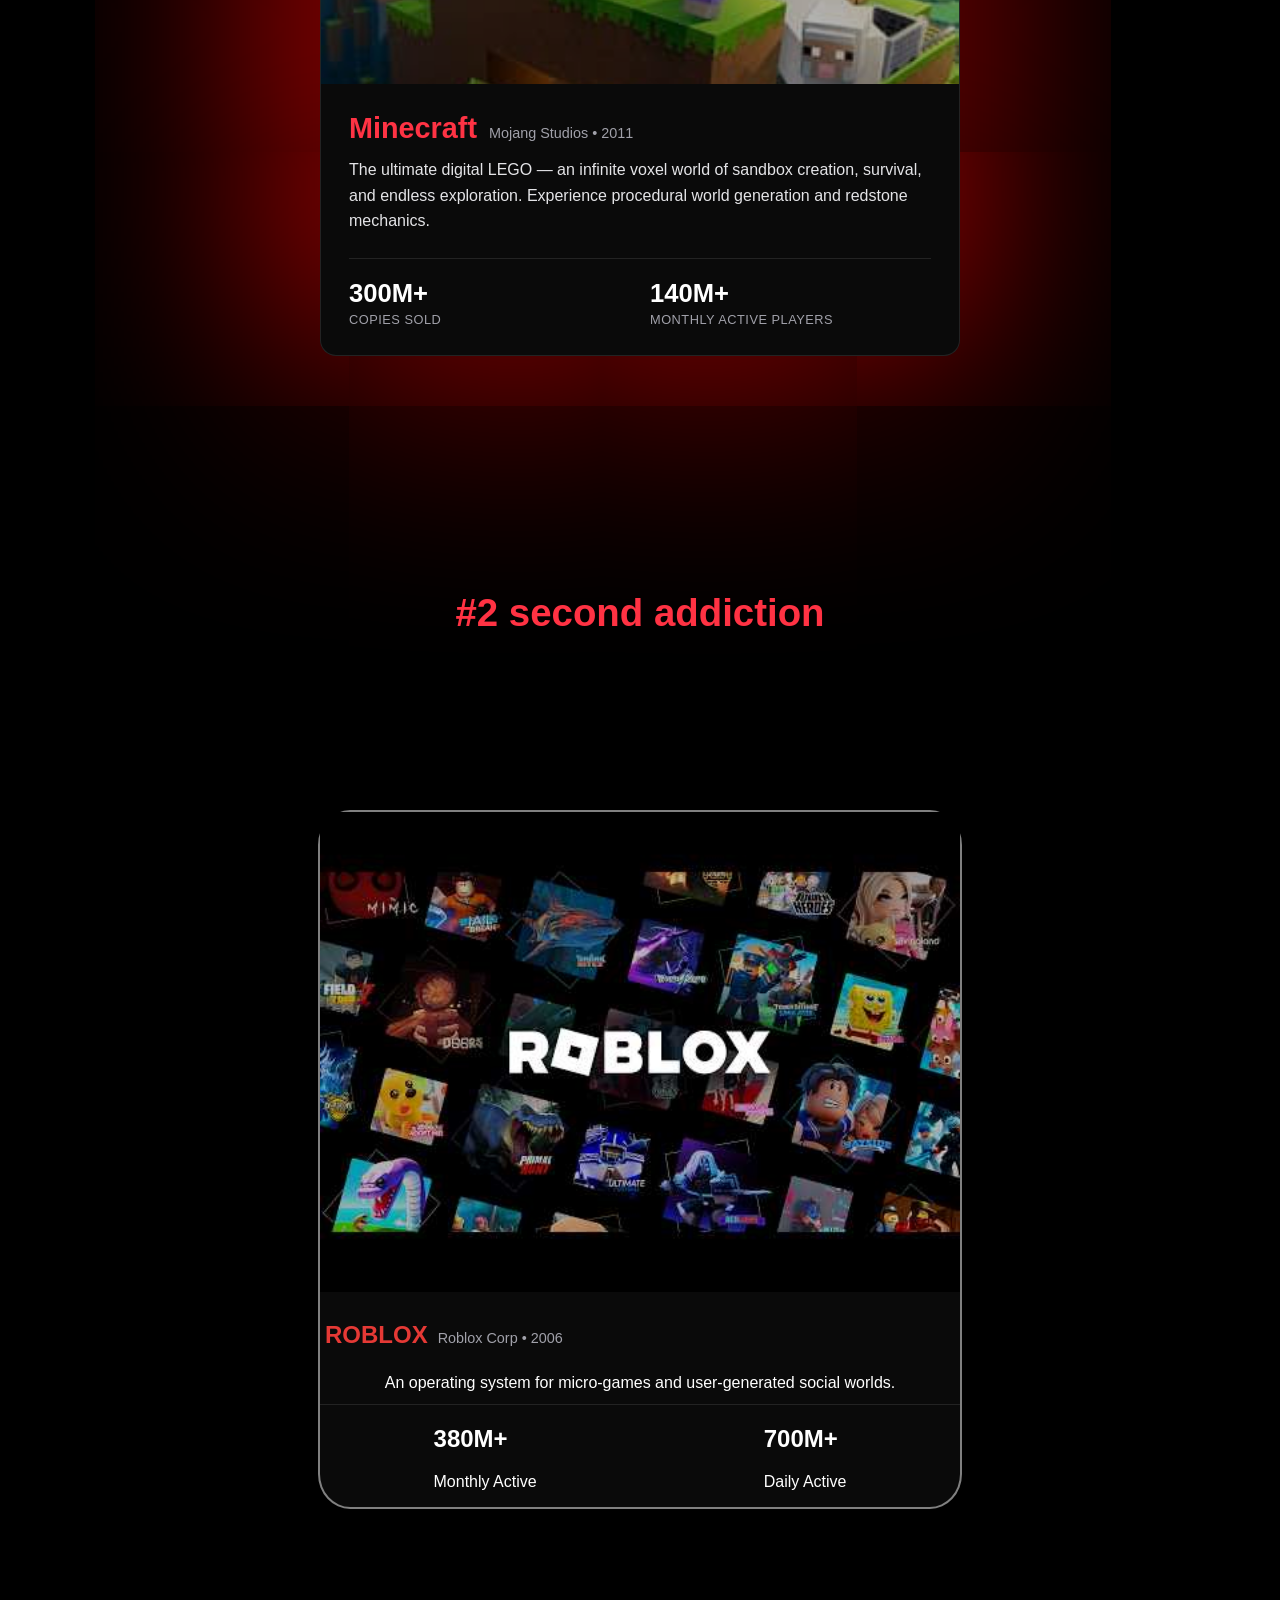
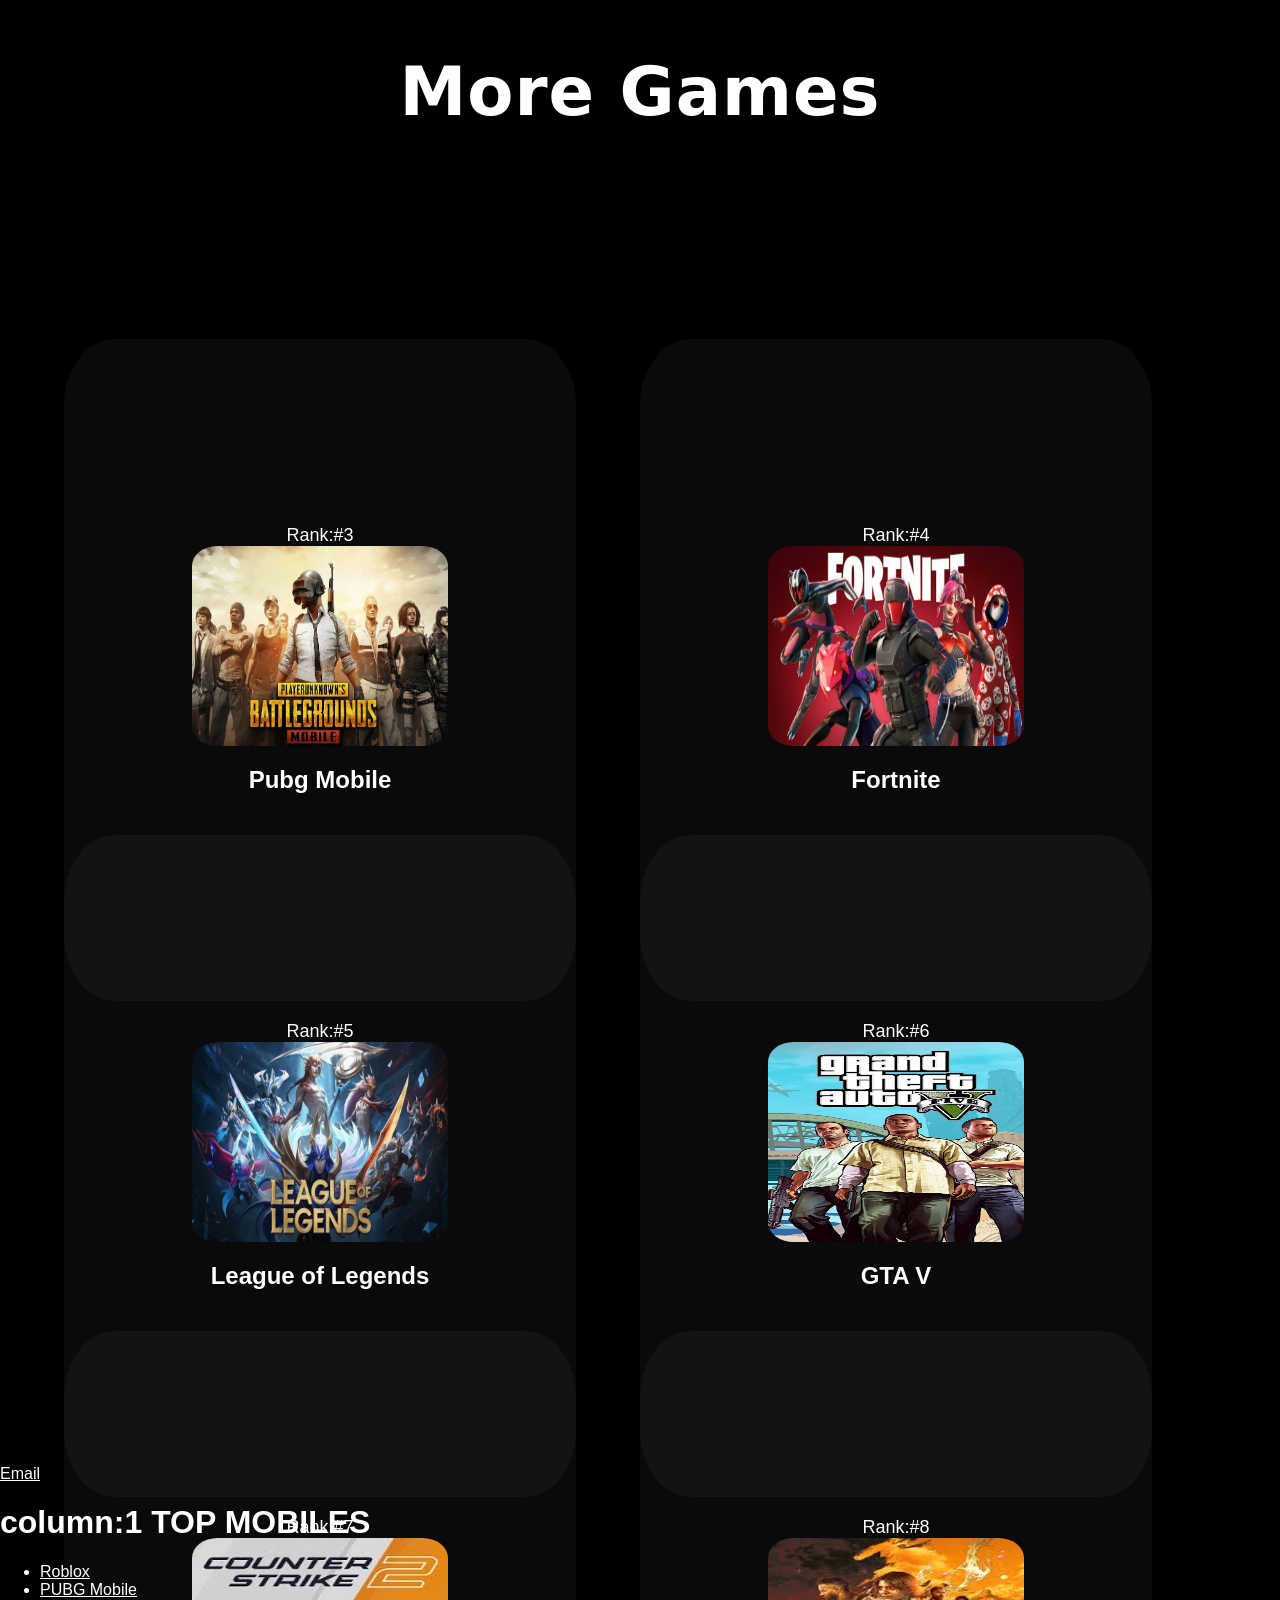
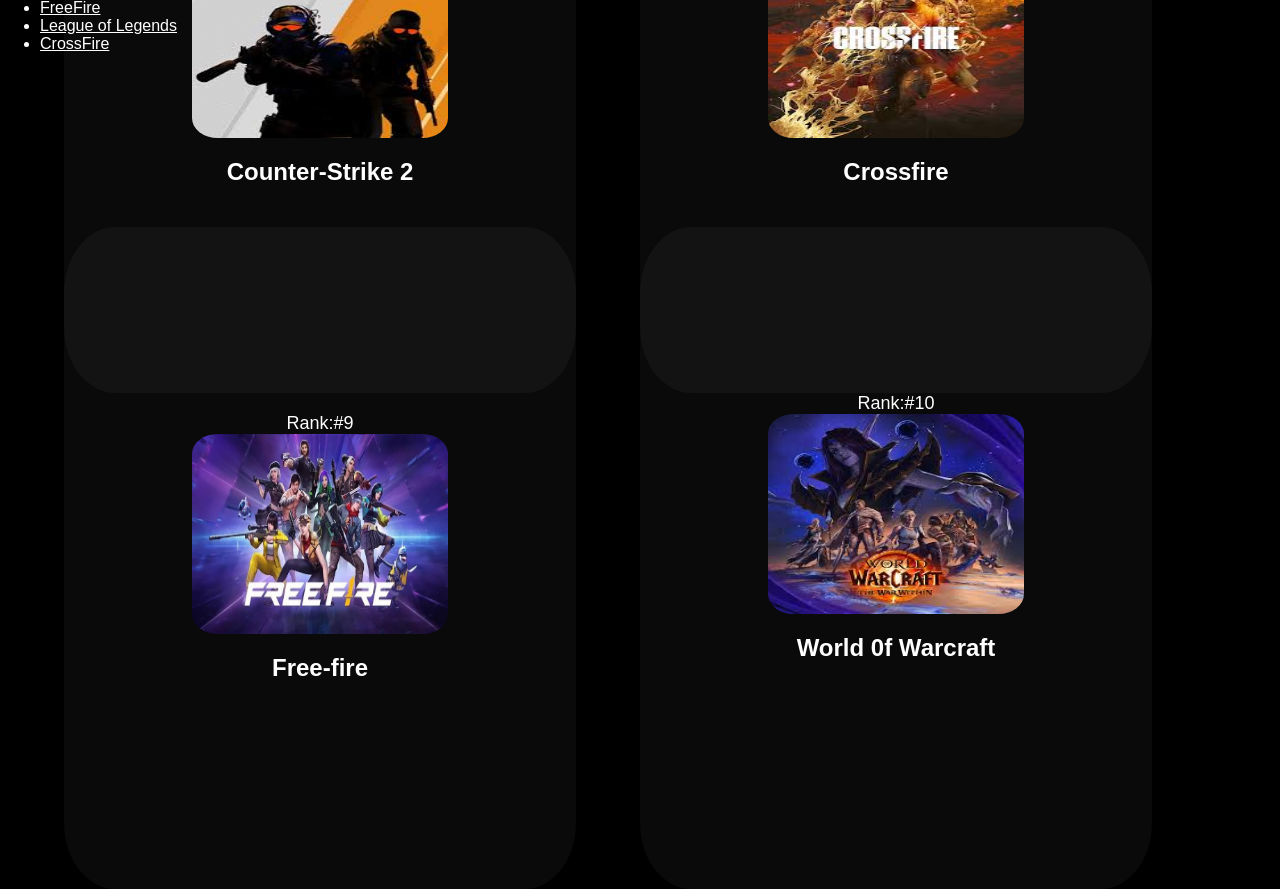
==== commit 25462274: "Add contact section to footer; update image source or svg for better layout" ====
--- a/index.html
+++ b/index.html
@@ -16,6 +16,7 @@
                 <li><a href="#main">Main</a></li>
                 <li><a href="#feat">Featured</a></li>
                 <li><a href="#games">Games</a></li>
+                <li><a href="#footer">Contact</a></li>
             </ul>
         </nav>
         <div class="main">
@@ -31,7 +32,7 @@
                             games that shaped modern gaming culture.</span>
                     </p>
                     <div class="button1">
-                            <button onclick="openwindow()"class="stats">VIEW STATS</button>
+                        <button onclick="openwindow()" class="stats">VIEW STATS</button>
                     </div>
                 </div>
 
@@ -138,8 +139,8 @@
                 </div>
             </div>
 
-                <div class="flip-card">
-                    <div class="flip-card-inner">
+            <div class="flip-card">
+                <div class="flip-card-inner">
                     <div class="popular naman">
                         <div class="rank">Rank:#4</div>
                         <img src="fortnite.jpg" alt="">
@@ -320,8 +321,8 @@
                     window.open(
                         'stats.html',
                         'popupWindow',
-                        'width=1000,height=1000'    
-                    );      
+                        'width=1000,height=1000'
+                    );
                 }
 
             </script>
@@ -332,9 +333,32 @@
     </section>
 
     <footer>
+        <div class="contact" id="footer">
+            <div class="phone-svg">
+                <img src="phone-calling-svgrepo-com.svg" alt="">
+            </div>
+            <div class="mail">
+                <a href="mailto:roshankumar89559@gmail.com">Email</a>
+            </div>
+            <div class="github">
+                <a href="https://github.com/roshan-12design/"></a>
+            </div>
+        </div>
+
         <div class="links">
-            <div class="more-links">
-
+            <div class="1column">
+                <h1>
+                    column:1 TOP MOBILES
+                </h1>
+                <ul>
+                    <a href="www.roblox.com"><li>Roblox</li></a>
+                    <a href="https://pubg.com"><li>PUBG Mobile</li></a>
+                    <a href="https://ff.garena.com"><li>FreeFire</li></a>
+                    <a href="www.roblox.com"><li>League of Legends</li></a>
+                    <a href="www.roblox.com"><li>CrossFire</li></a>
+                              
+
+                </ul>
             </div>
         </div>
     </footer>
--- a/style.css
+++ b/style.css
@@ -1,15 +1,17 @@
 *{
-    font-family:system-ui, -apple-system, BlinkMacSystemFont, 'Segoe UI', Roboto, Oxygen, Ubuntu, Cantarell, 'Open Sans', 'Helvetica Neue', sans-serif;
+    font-family:Arial, Helvetica, sans-serif;
     color:white;
 }
 body{
-    background-color:black;
+    background-color:black;         
 }
 
 html,
 body{
     margin:0;
     padding:0;
+    max-width: 100vw;
+    max-height: 100vh;       
 }
 
 
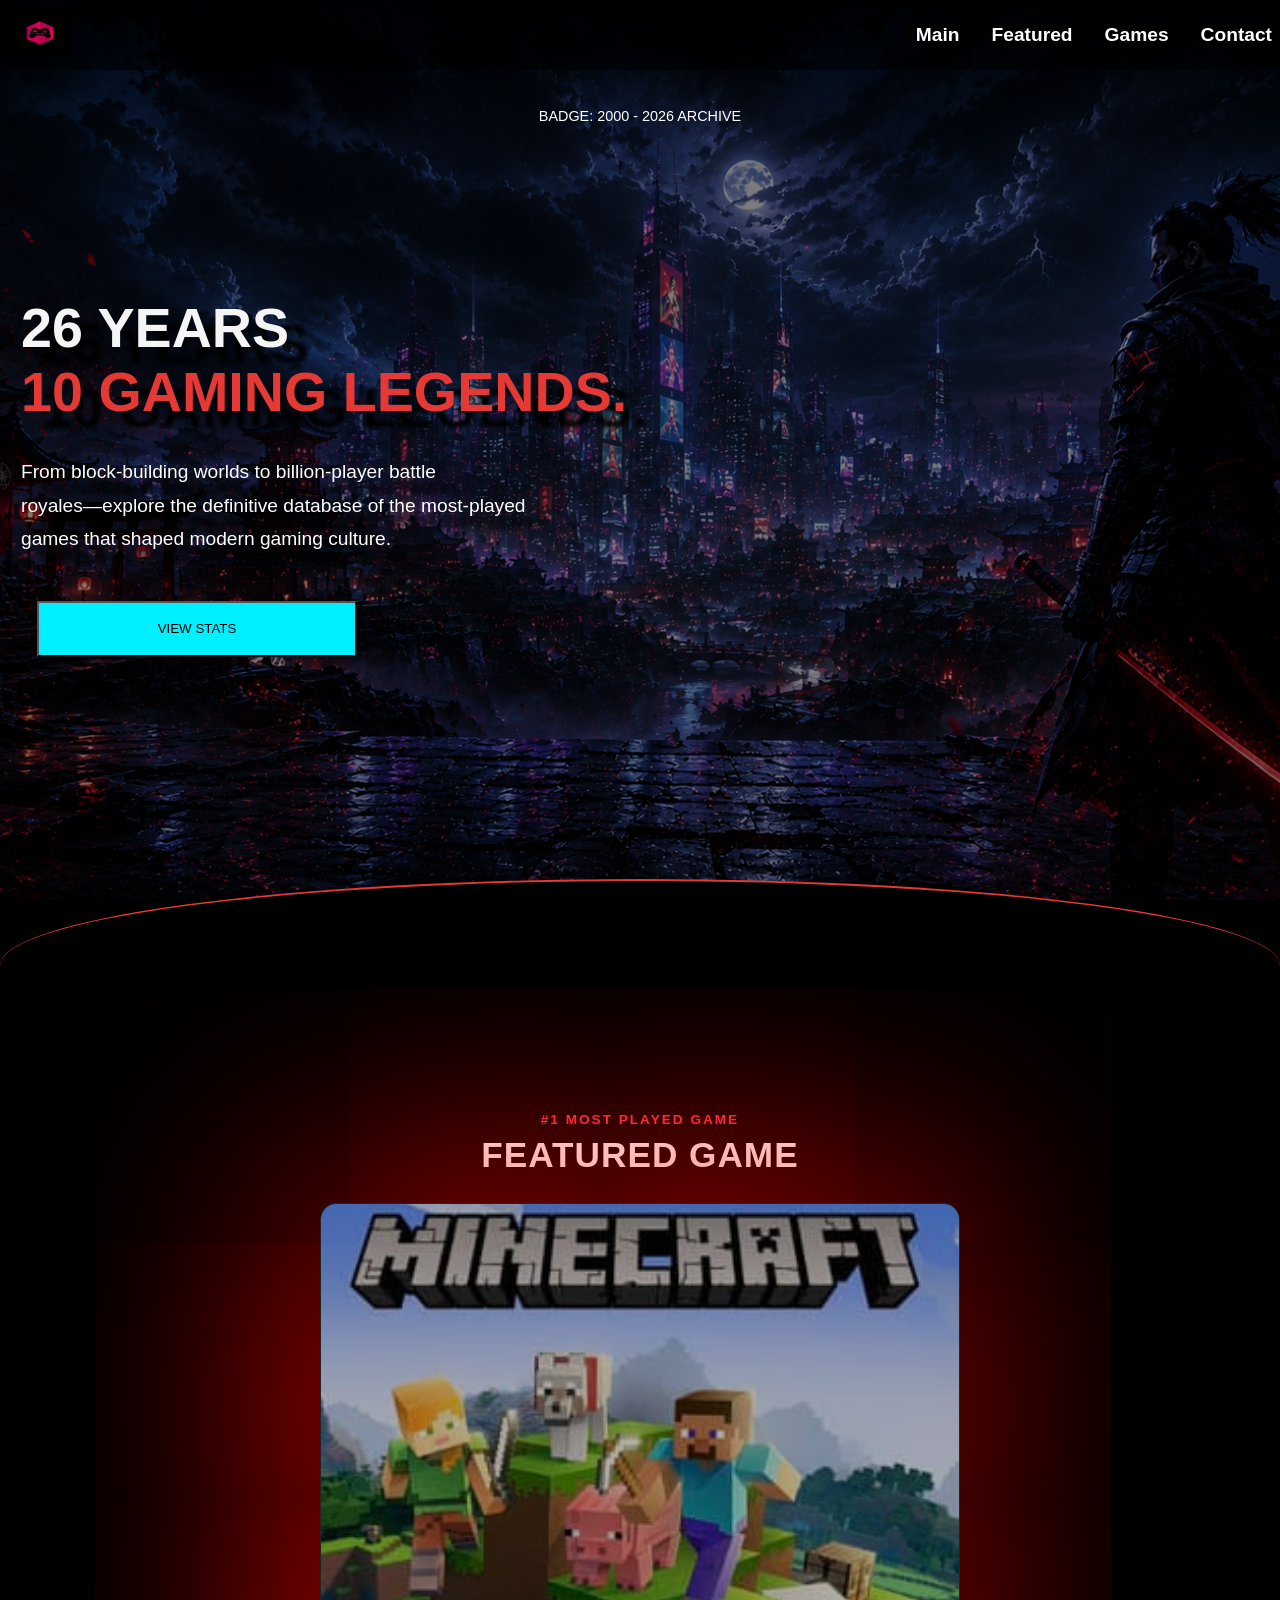
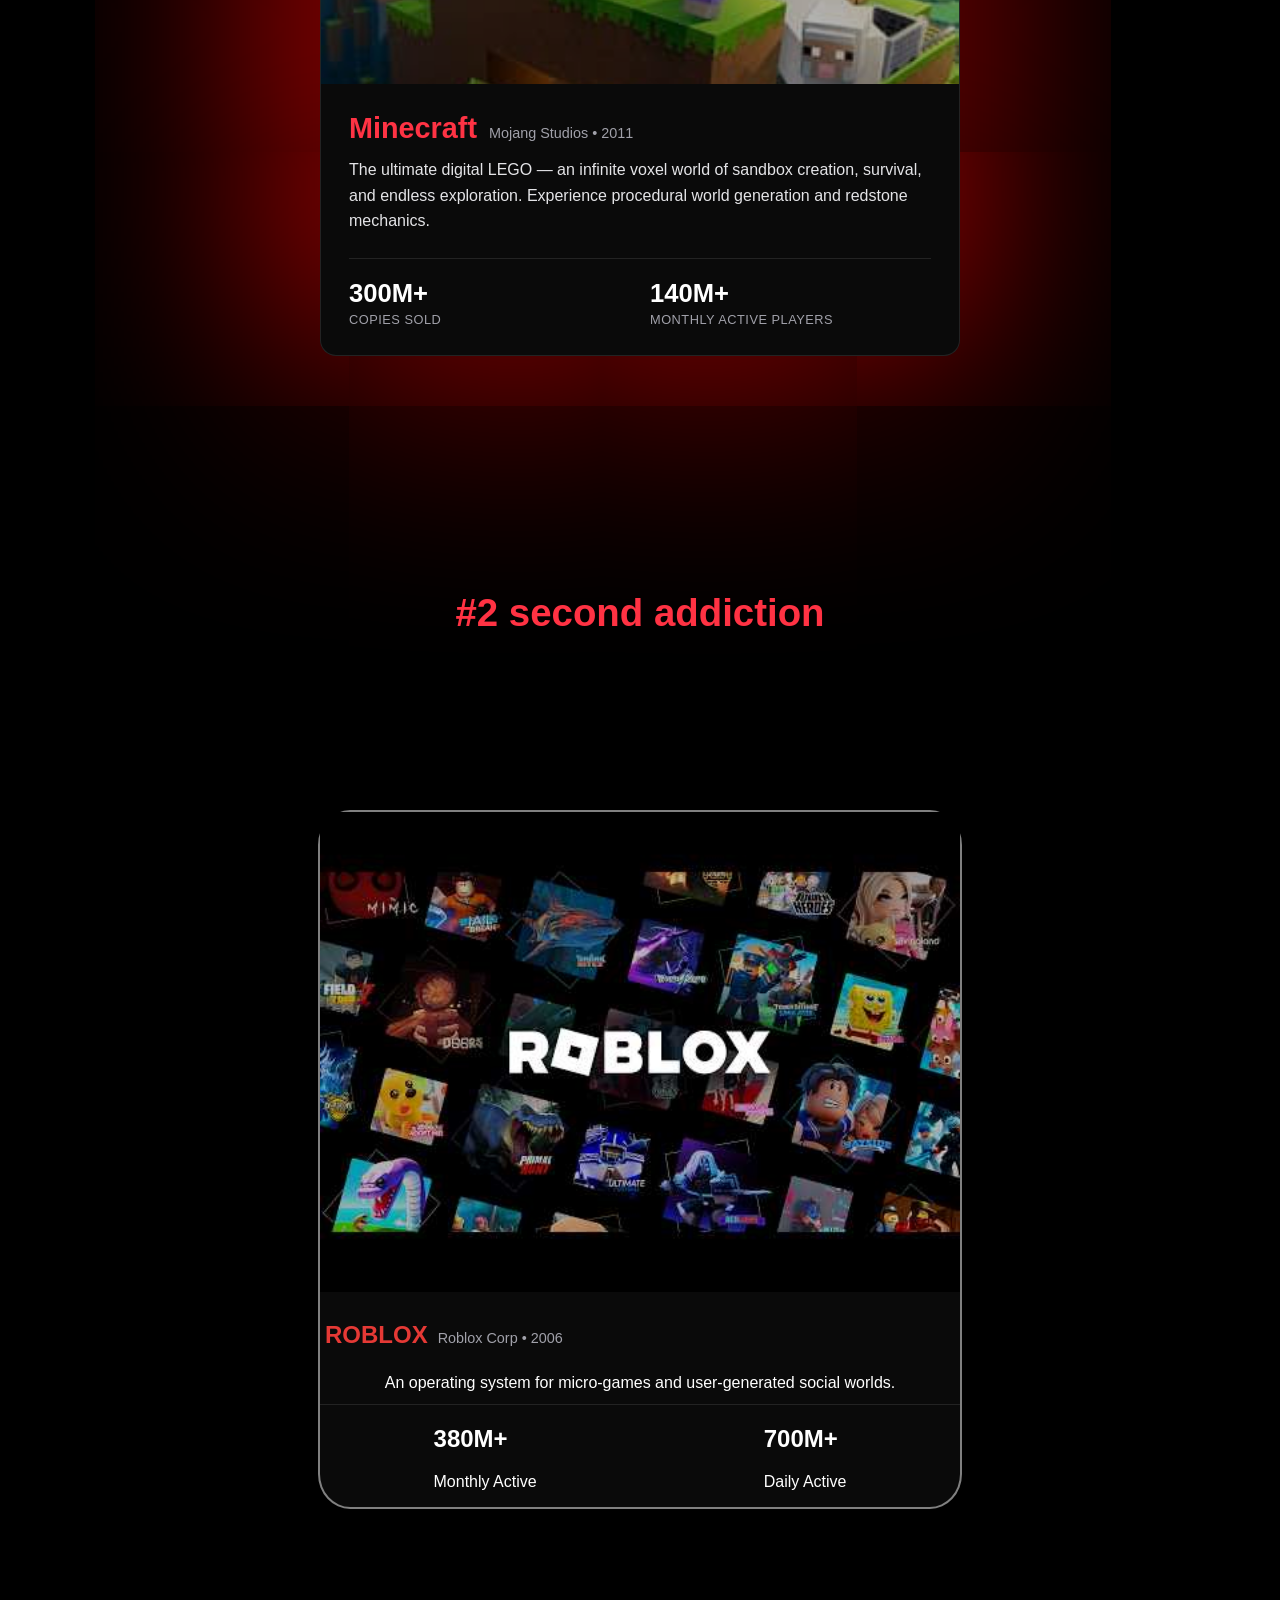
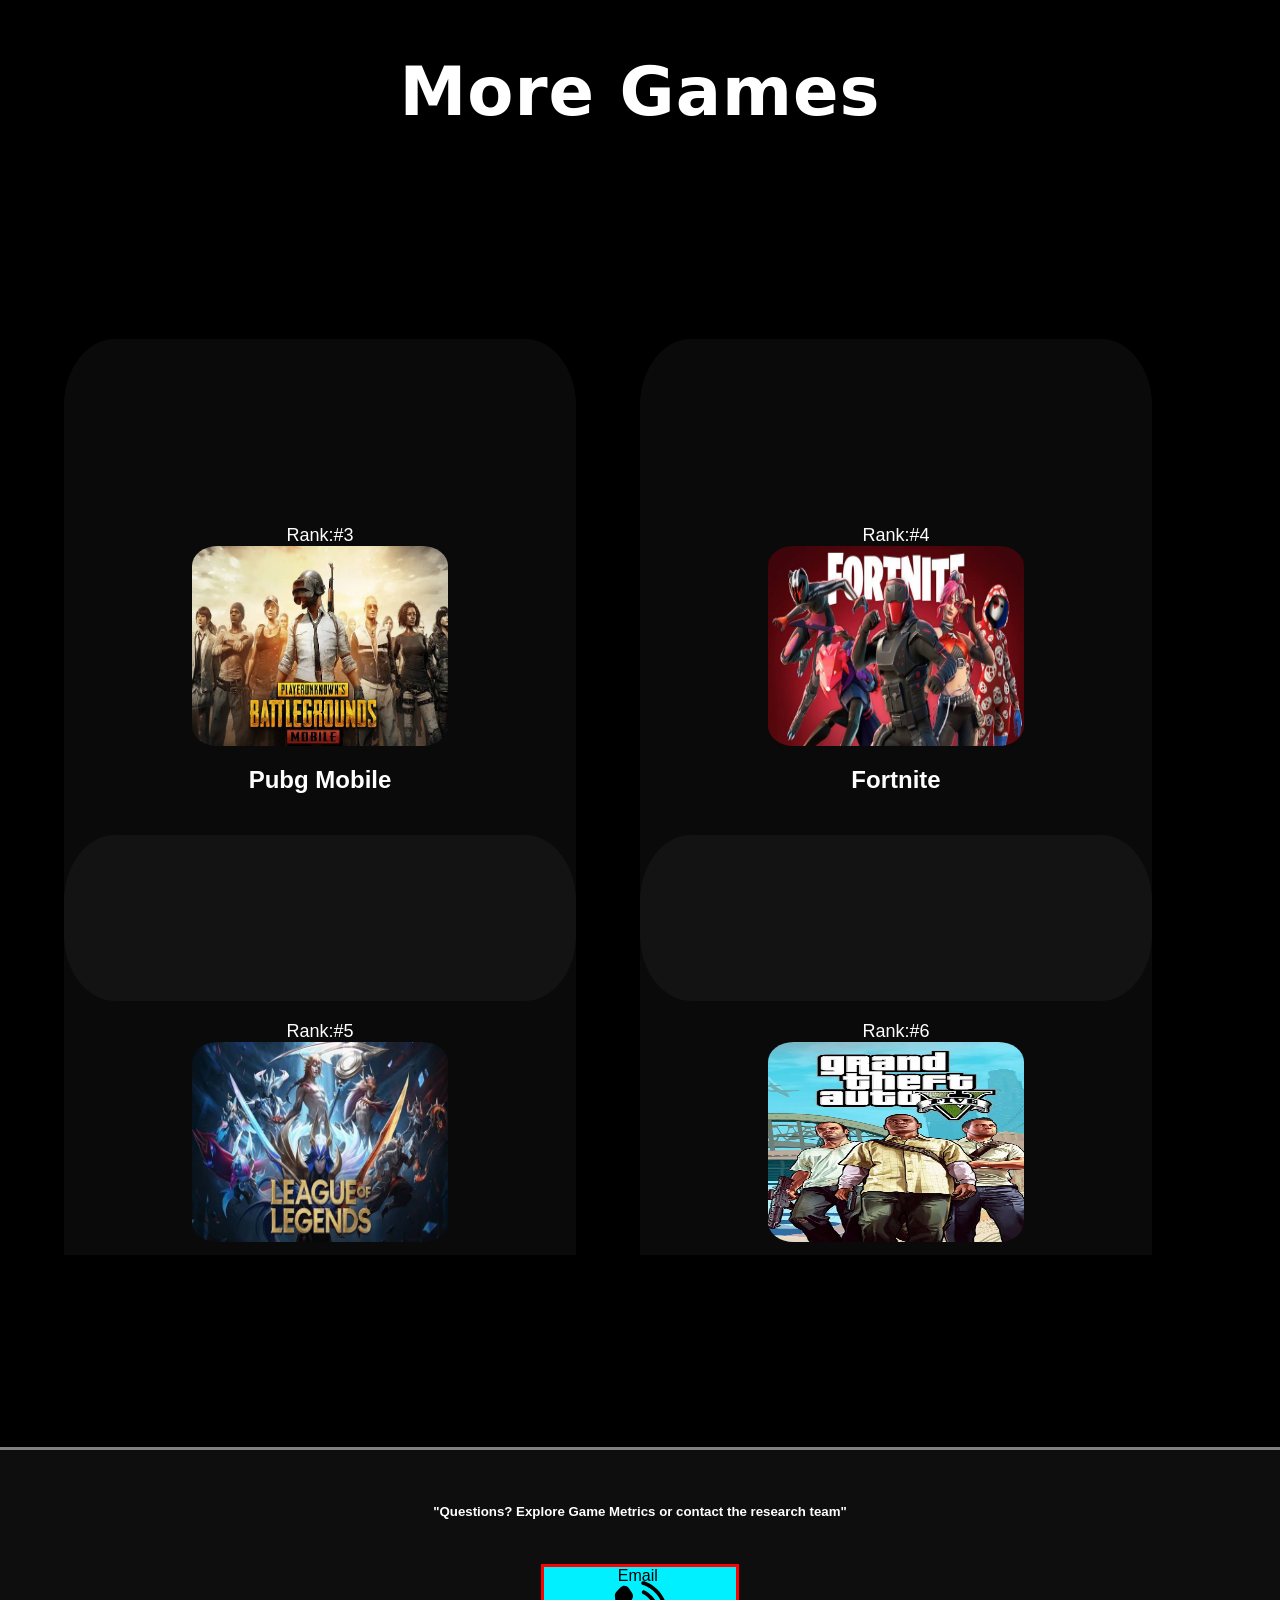
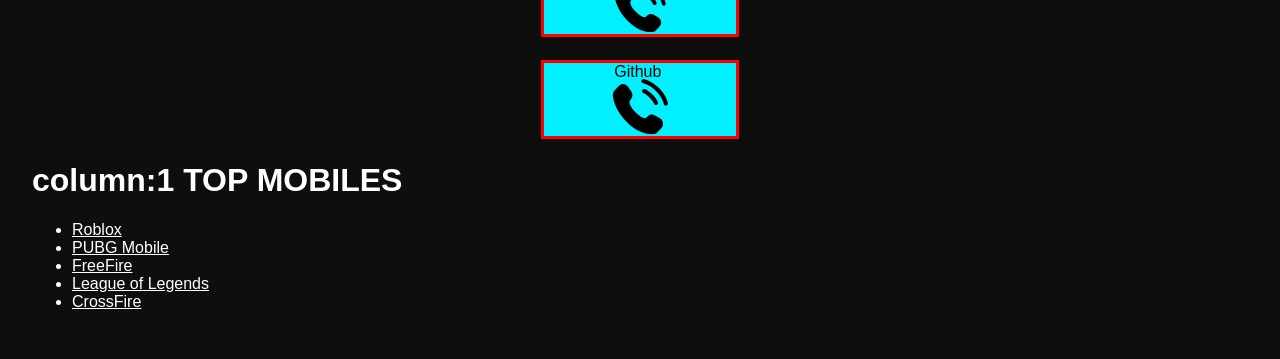
==== commit fde34368: "made footer layout and styles; update SVG dimensions and add new phone icon" ====
--- a/index.html
+++ b/index.html
@@ -316,7 +316,14 @@
                 </div>
             </div>
 
-            <script>
+            
+
+
+
+        </div>
+    </section>
+
+    <script>
                 function openwindow() {
                     window.open(
                         'stats.html',
@@ -327,21 +334,16 @@
 
             </script>
 
-
-
-        </div>
-    </section>
-
     <footer>
         <div class="contact" id="footer">
-            <div class="phone-svg">
-                <img src="phone-calling-svgrepo-com.svg" alt="">
+            <div class="text">
+                <h5>"Questions? Explore Game Metrics or contact the research team"</h5>
             </div>
             <div class="mail">
-                <a href="mailto:roshankumar89559@gmail.com">Email</a>
+                <a href="mailto:roshankumar89559@gmail.com">Email <img src="phone-calling-svgrepo-com.svg"></a>
             </div>
             <div class="github">
-                <a href="https://github.com/roshan-12design/"></a>
+                <a href="https://github.com/roshan-12design/">Github <img src="phone-calling-svgrepo-com.svg" alt=""> </a>
             </div>
         </div>
 
@@ -351,11 +353,11 @@
                     column:1 TOP MOBILES
                 </h1>
                 <ul>
-                    <a href="www.roblox.com"><li>Roblox</li></a>
+                    <a href="https://www.roblox.com"><li>Roblox</li></a>
                     <a href="https://pubg.com"><li>PUBG Mobile</li></a>
                     <a href="https://ff.garena.com"><li>FreeFire</li></a>
-                    <a href="www.roblox.com"><li>League of Legends</li></a>
-                    <a href="www.roblox.com"><li>CrossFire</li></a>
+                    <a href="https://www.leagueoflegends.com/"><li>League of Legends</li></a>
+                    <a href="https://crossfire.com"><li>CrossFire</li></a>
                               
 
                 </ul>
--- a/style.css
+++ b/style.css
@@ -358,7 +358,8 @@
   display:grid;
   grid-template-columns:1fr 1fr;
   row-gap: 31em;
-  /* white-space-collapse:nowrap; */
+  overflow-y: auto;
+  white-space-collapse:nowrap;
   scroll-behavior: smooth;
   width:90%;
   height:100vh;
@@ -489,8 +490,76 @@
   border-radius:10%;
 }
 
-
-          
+footer{
+  border-top:3px solid gray;
+  padding: 2rem;
+  background-color:rgb(15, 14, 14)
+}
+
+footer img{
+  transform:scale(1.1);
+}
+
+footer .mail img{
+  transform:scale(1.2)
+}
+
+footer .contact{
+  display: flex;
+  flex-direction: column;
+  justify-content: center;
+  align-items: center;
+  gap: 23px;
+}
+
+footer .mail {
+  height: fit-content;
+  width: 12em;
+  display:flex;
+  flex-direction: row-reverse;
+  gap: 2px;
+  justify-content: center;
+  align-items: center;
+  border: 3px solid red;
+  background-color: #00F0FF;
+  color:black;
+}
+
+footer .contact a{
+  text-decoration: none;
+  color: black;
+}
+footer .contact a:hover{
+  text-decoration: underline;
+  font-size:larger;
+}
+
+footer .github{
+  display:flex;
+  flex-direction: row-reverse;
+  height: fit-content;
+  width: 12em;
+  gap:2px;
+  justify-content: center;
+  align-items: center;
+  border:3px solid red;
+  background-color: #00F0FF;
+  color:black;
+}
+
+footer .contact{
+  margin-bottom: 23px;
+}
+
+
+footer .text{
+  text-align:center;
+}
+
+@keyfarmes throttle-shake{
+  0% {
+    transform:translate(0,0) rotate
+}         
 
 @media screen and (max-width: 768px) {
    .body{
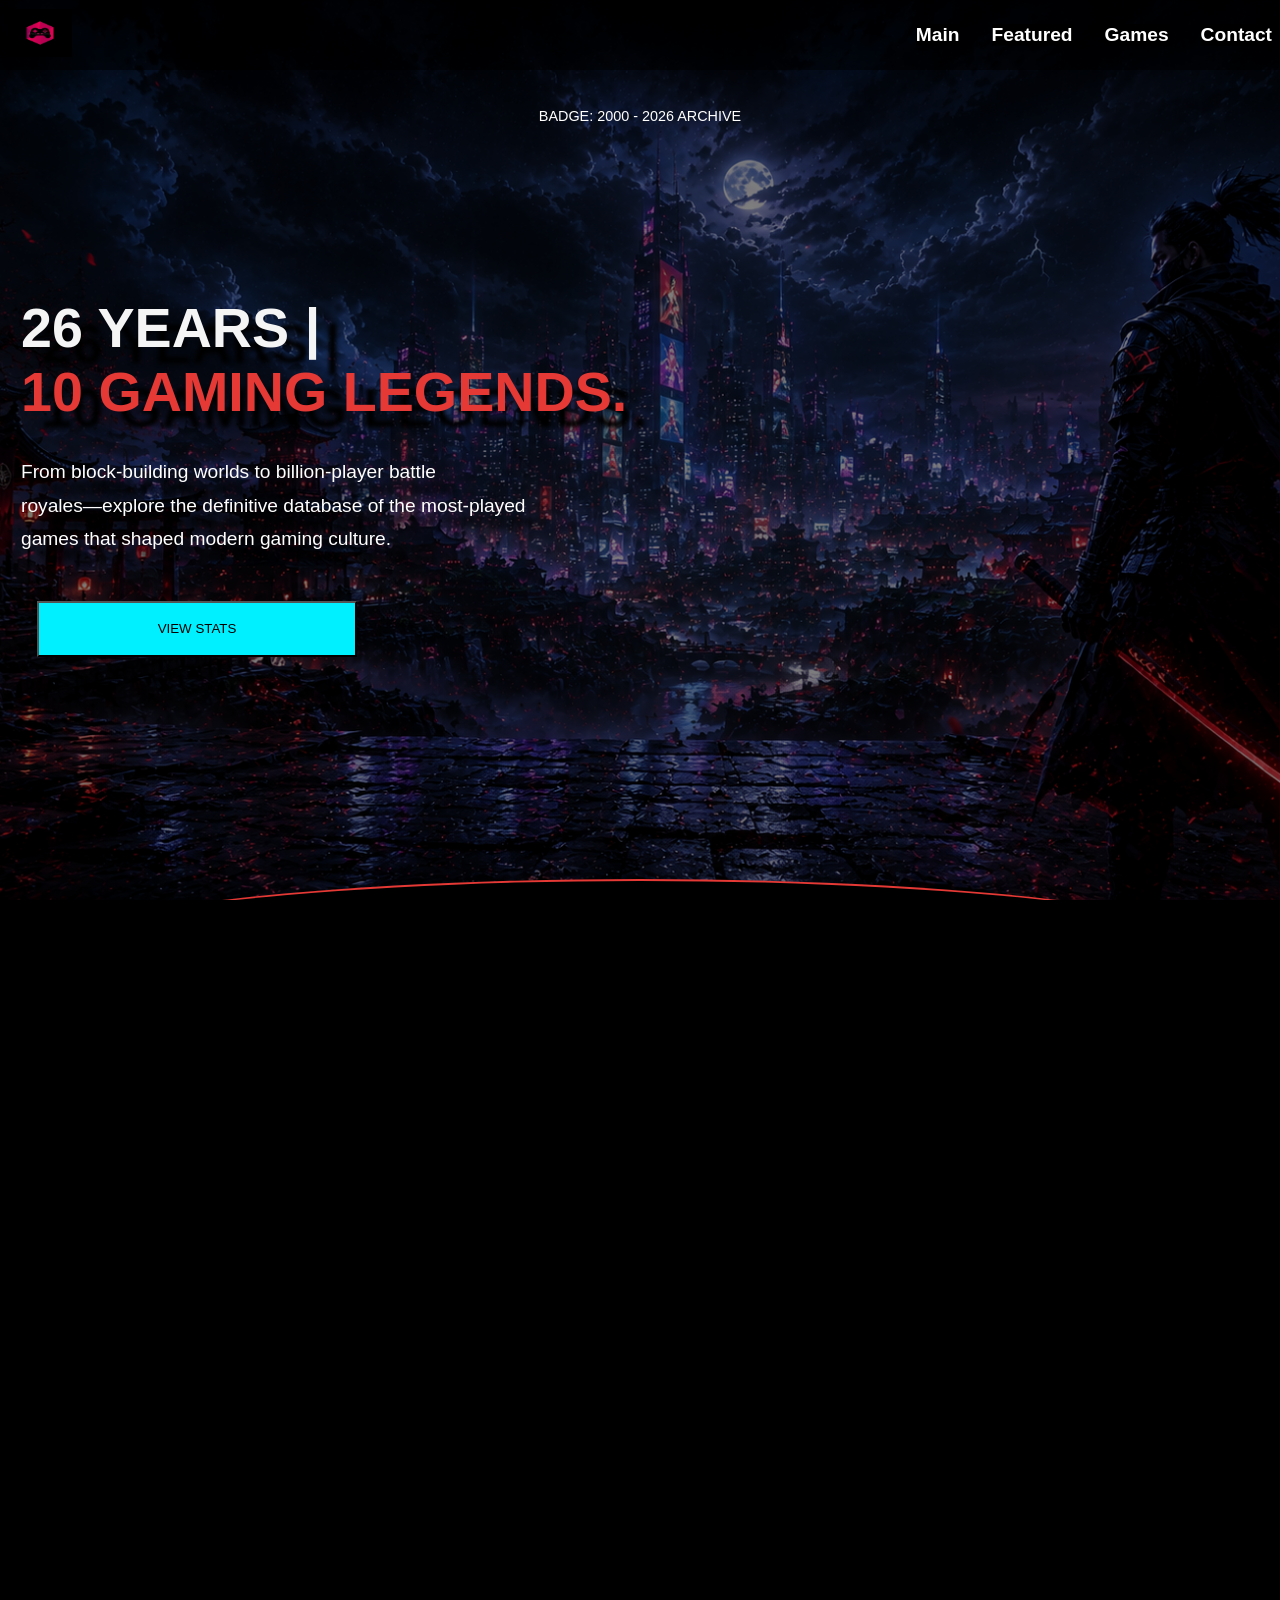
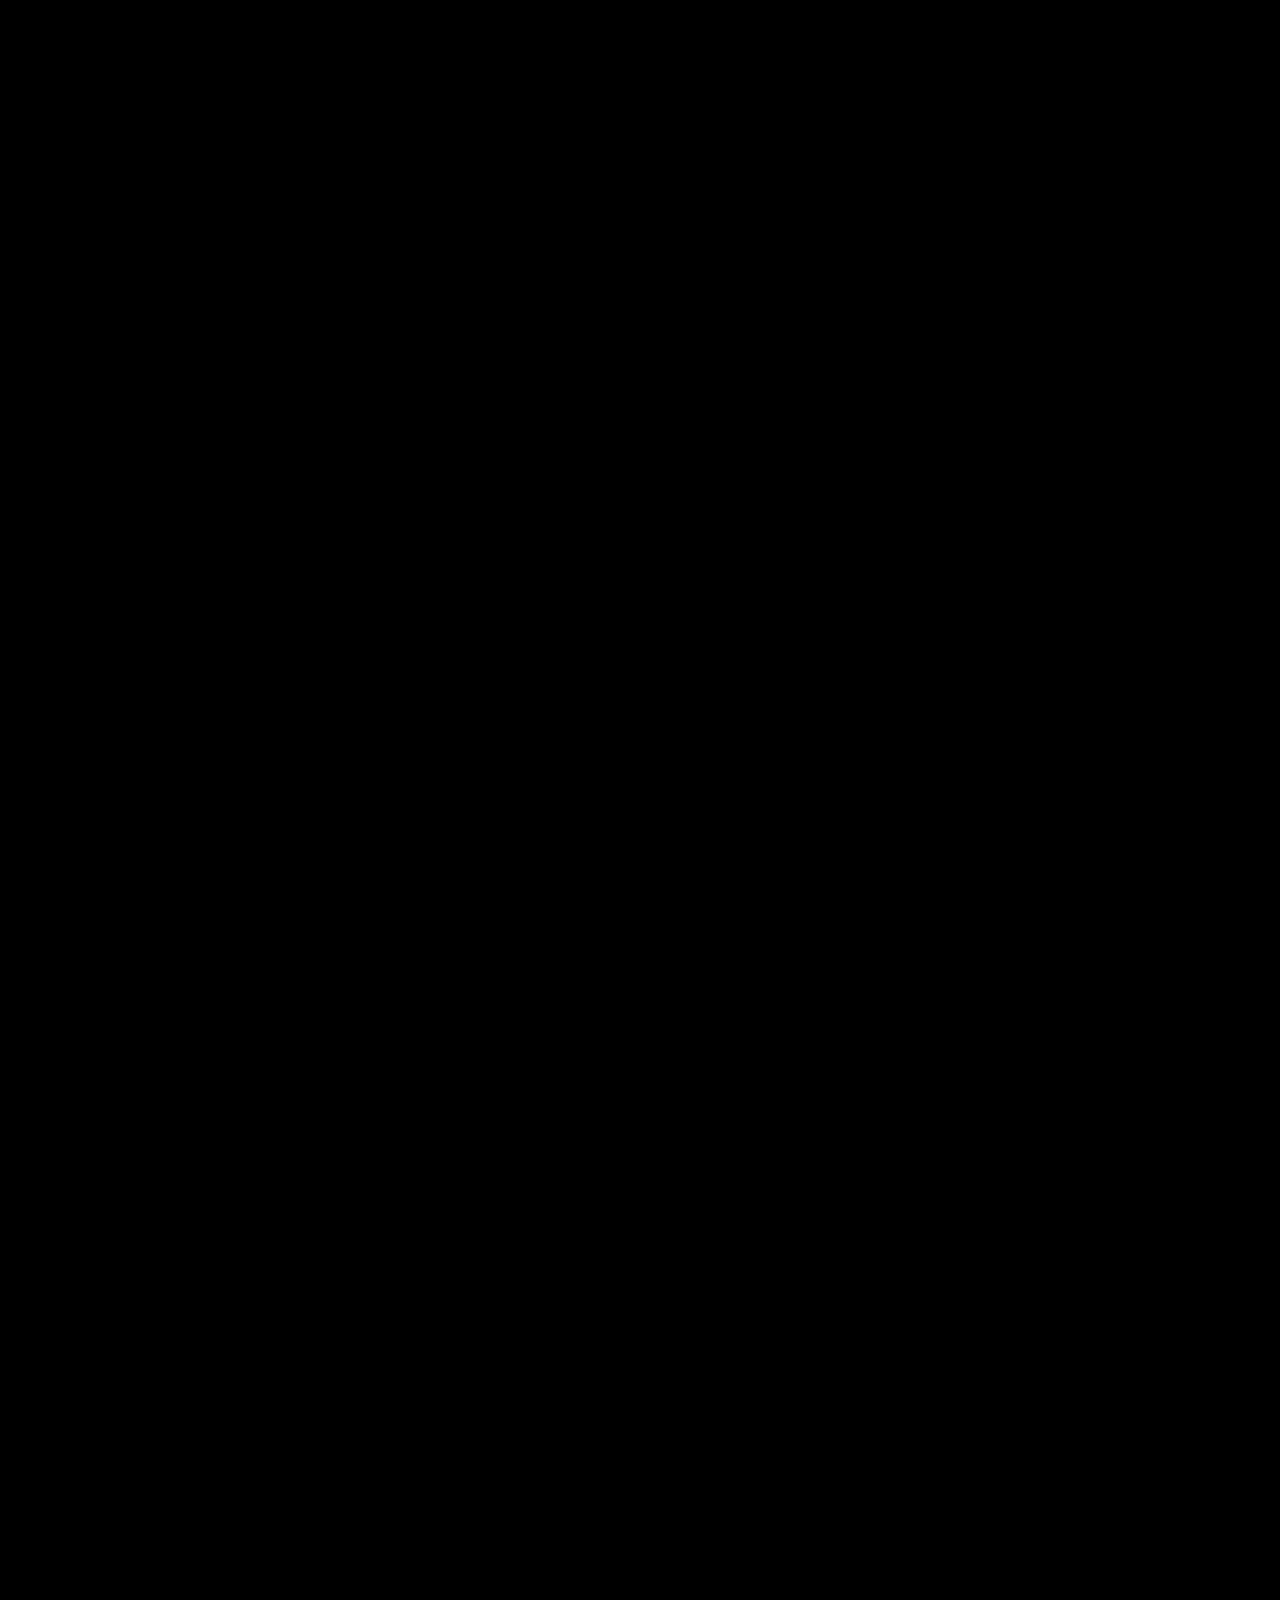
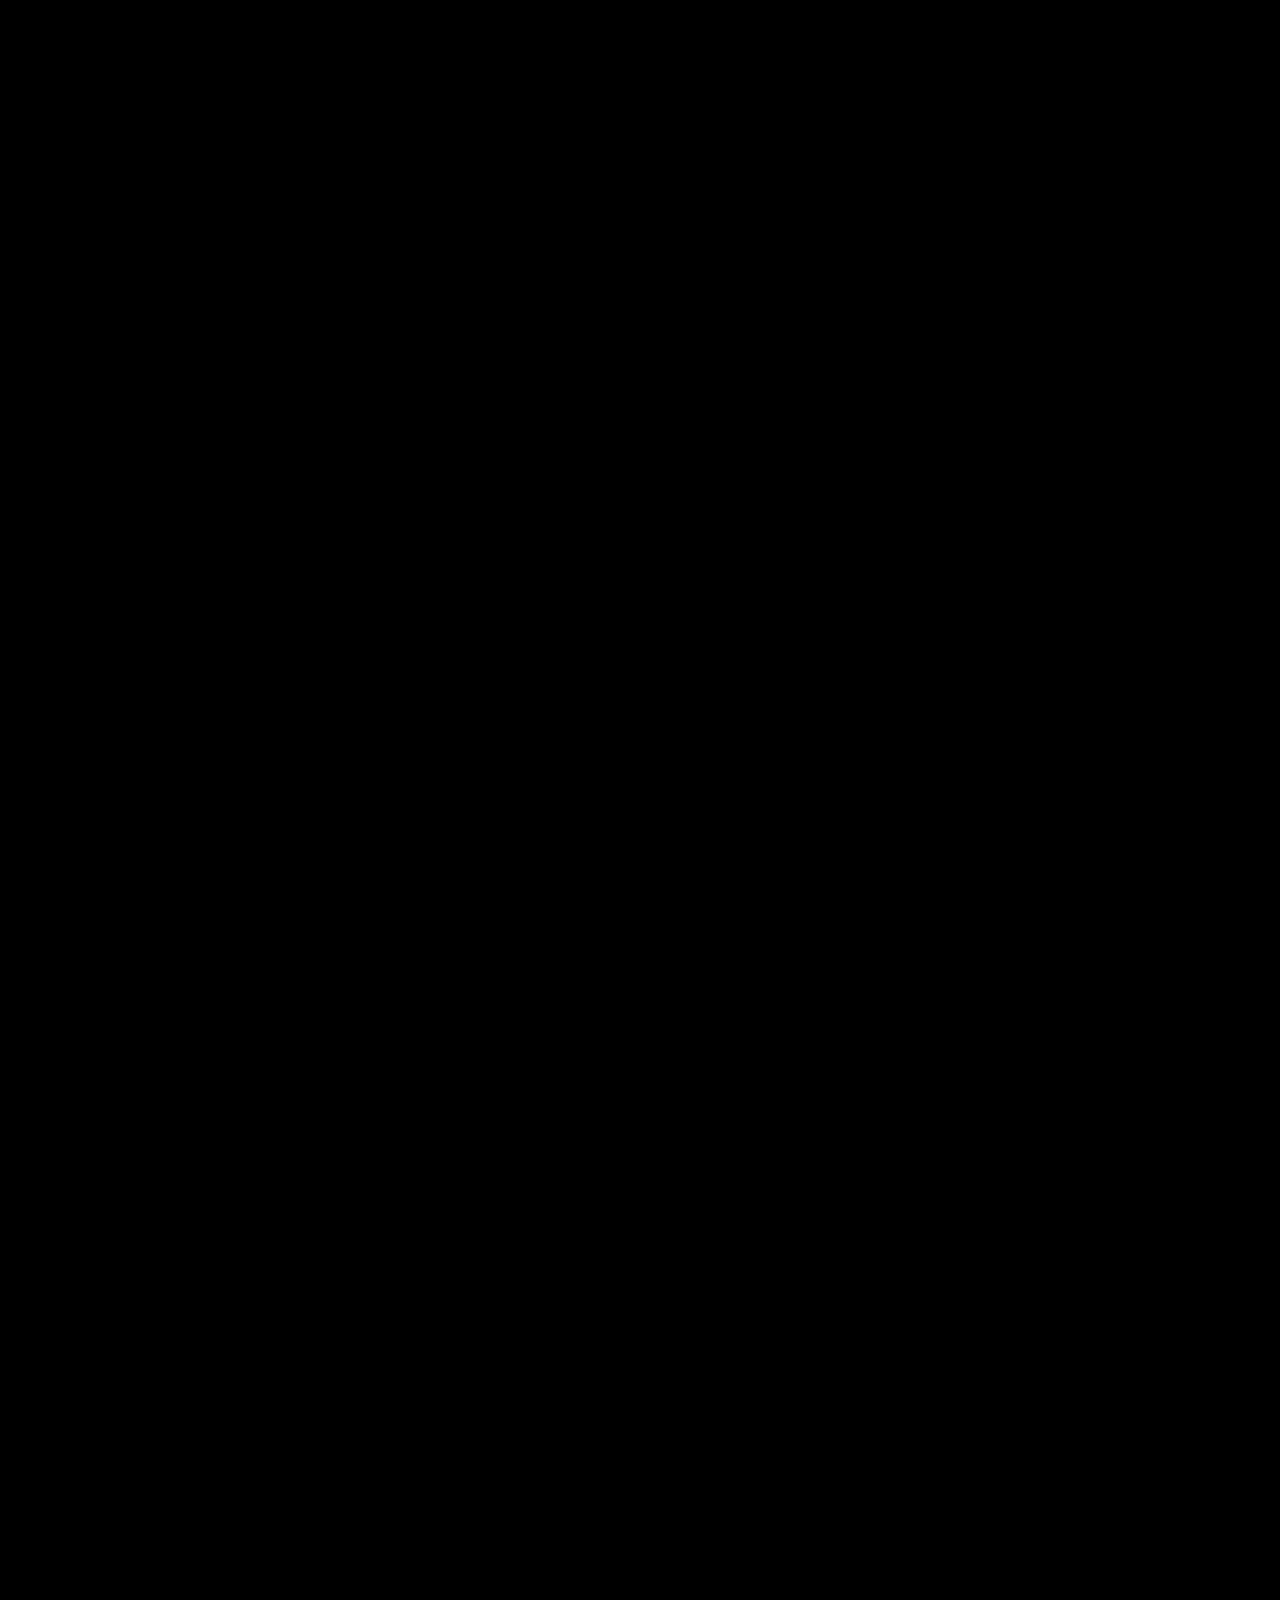
==== commit faf8d0d7: "Update footer layout and styles; replace image source, add animations to the svg, and fix CSS errors" ====
--- a/index.html
+++ b/index.html
@@ -26,7 +26,7 @@
 
             <div class="main2">
                 <div class="main3">
-                    <h1><span> 26 YEARS </span> <span> 10 GAMING LEGENDS.</span></h1>
+                    <h1><span> 26 YEARS |</span> <span> 10 GAMING LEGENDS.</span></h1>
                     <p><span> From block-building worlds to billion-player battle</span>
                         <span> royales—explore the definitive database of the most-played</span> <span>
                             games that shaped modern gaming culture.</span>
@@ -53,7 +53,7 @@
 
             <div class="featured-card">
                 <div class="video-wrapper">
-                    <img src="minecraft.png" alt="">
+                    <img src="minecraft.jpg" alt="">
                 </div>
 
                 <div class="card">
@@ -105,11 +105,15 @@
 
         </div>
     </section>
+
+
     <!-- -------------------------------------------------------------------------------------------------- -->
 
+
+
     <div class="more-games">More Games</div>
-
     <section id="games">
+
         <div class="other-cards">
 
             <div class="flip">
@@ -316,7 +320,7 @@
                 </div>
             </div>
 
-            
+
 
 
 
@@ -324,15 +328,15 @@
     </section>
 
     <script>
-                function openwindow() {
-                    window.open(
-                        'stats.html',
-                        'popupWindow',
-                        'width=1000,height=1000'
-                    );
-                }
-
-            </script>
+        function openwindow() {
+            window.open(
+                'stats.html',
+                'popupWindow',
+                'width=1000,height=1000'
+            );
+        }
+
+    </script>
 
     <footer>
         <div class="contact" id="footer">
@@ -343,25 +347,59 @@
                 <a href="mailto:roshankumar89559@gmail.com">Email <img src="phone-calling-svgrepo-com.svg"></a>
             </div>
             <div class="github">
-                <a href="https://github.com/roshan-12design/">Github <img src="phone-calling-svgrepo-com.svg" alt=""> </a>
+                <a href="https://github.com/roshan-12design/">Github <img src="phone-calling-svgrepo-com.svg" alt="">
+                </a>
             </div>
         </div>
 
         <div class="links">
-            <div class="1column">
-                <h1>
+            <div class="column1">
+                <h2>
                     column:1 TOP MOBILES
-                </h1>
+                </h2>
                 <ul>
-                    <a href="https://www.roblox.com"><li>Roblox</li></a>
-                    <a href="https://pubg.com"><li>PUBG Mobile</li></a>
-                    <a href="https://ff.garena.com"><li>FreeFire</li></a>
-                    <a href="https://www.leagueoflegends.com/"><li>League of Legends</li></a>
-                    <a href="https://crossfire.com"><li>CrossFire</li></a>
-                              
-
+                    <a href="https://www.roblox.com">
+                        <li>Roblox</li>
+                    </a>
+                    <a href="https://pubg.com">
+                        <li>PUBG Mobile</li>
+                    </a>
+                    <a href="https://ff.garena.com">
+                        <li>FreeFire</li>
+                    </a>
+                    <a href="https://www.leagueoflegends.com/">
+                        <li>League of Legends</li>
+                    </a>
+                    <a href="https://crossfire.com">
+                        <li>CrossFire</li>
+                    </a>
                 </ul>
             </div>
+
+            <div class="2column">
+                <h2>
+                    column:1 PC / CONSOLE
+                </h2>
+                <ul>
+                    <a href="https://www.minecraft.net">
+                        <li>Minecraft</li>
+                    </a>
+                    <a href="https://www.counter-strike2.net">
+                        <li>Cross-Strike2</li>
+                    </a>
+                    <a href="https://rockstargames.com">
+                        <li>GTAV/GTAV Online</li>
+                    </a>
+                    <a href="https://worldofwarcraft.blizzard.com/">
+                        <li>World o warcraft</li>
+                    </a>
+                    <a href="https://www.fortnite.com   ">
+                        <li>Fortnite</li>
+                    </a>
+
+
+                </ul>
+            </div>
         </div>
     </footer>
 
--- a/style.css
+++ b/style.css
@@ -10,6 +10,7 @@
 body{
     margin:0;
     padding:0;
+    overflow-y: auto;
     max-width: 100vw;
     max-height: 100vh;       
 }
@@ -498,10 +499,12 @@
 
 footer img{
   transform:scale(1.1);
+  animation:throttle-shake 0.25s ease-in-out infinite;
+  transform-origin: center;
 }
 
 footer .mail img{
-  transform:scale(1.2)
+  transform:scale(1.2);
 }
 
 footer .contact{
@@ -556,10 +559,67 @@
   text-align:center;
 }
 
-@keyfarmes throttle-shake{
+footer .links{
+  display: flex;
+  gap: 14rem;
+  justify-content: center;
+  align-items: center;
+  font-size: 16px;
+}
+
+footer .links ul li{
+  list-style: none;
+
+}
+
+footer .links ul li{
+  list-style: none;
+}
+
+footer .links ul{
+  display: flex;
+  flex-direction: column;
+  gap: 23px;
+}
+
+footer .links ul a{
+  text-decoration: none;
+}
+
+footer .links ul a:hover{
+  text-decoration: underline;
+  color:#a1a1aa
+}
+
+
+
+@keyframes throttle-shake{
+
   0% {
-    transform:translate(0,0) rotate
-}         
+    transform:translate(0,0) rotate(0deg);
+}  
+  20%{
+    tansform:translate(-2px,2px) rotate(-3deg)
+  }
+
+  40%{
+    tansform:translate(-2px,2px) rotate(-3deg)
+  }
+
+  60%{
+    tansform:translate(-1px,-2px) rotate(-1deg)
+  }
+
+  80%{
+    tansform:translate(2px,1px) rotate(1deg)
+  }
+
+  100%{
+    tansform:translate(0px,0px) rotate(0deg)
+  }
+}
+
+
 
 @media screen and (max-width: 768px) {
    .body{
@@ -637,10 +697,4 @@
   .main,nav{
     font-size:40px;
   }
-}
-
-
-
-
-
-
+}
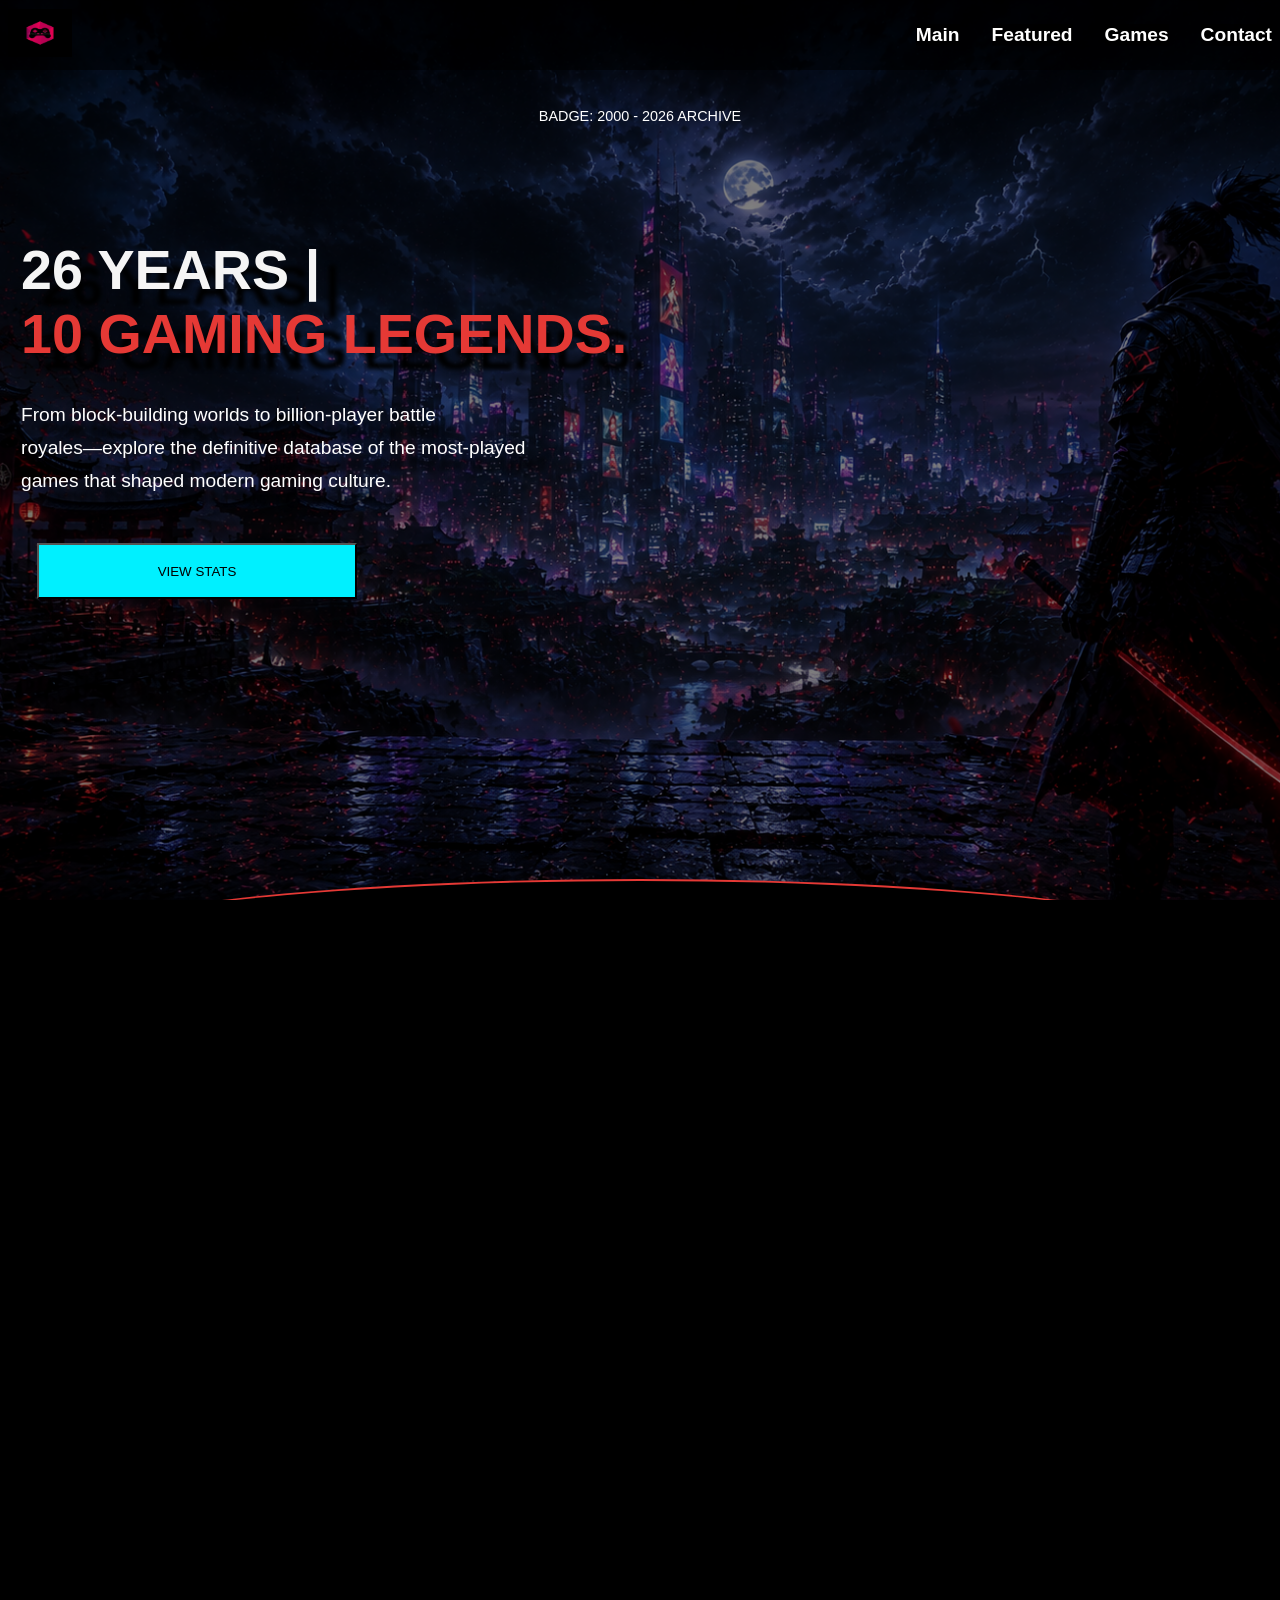
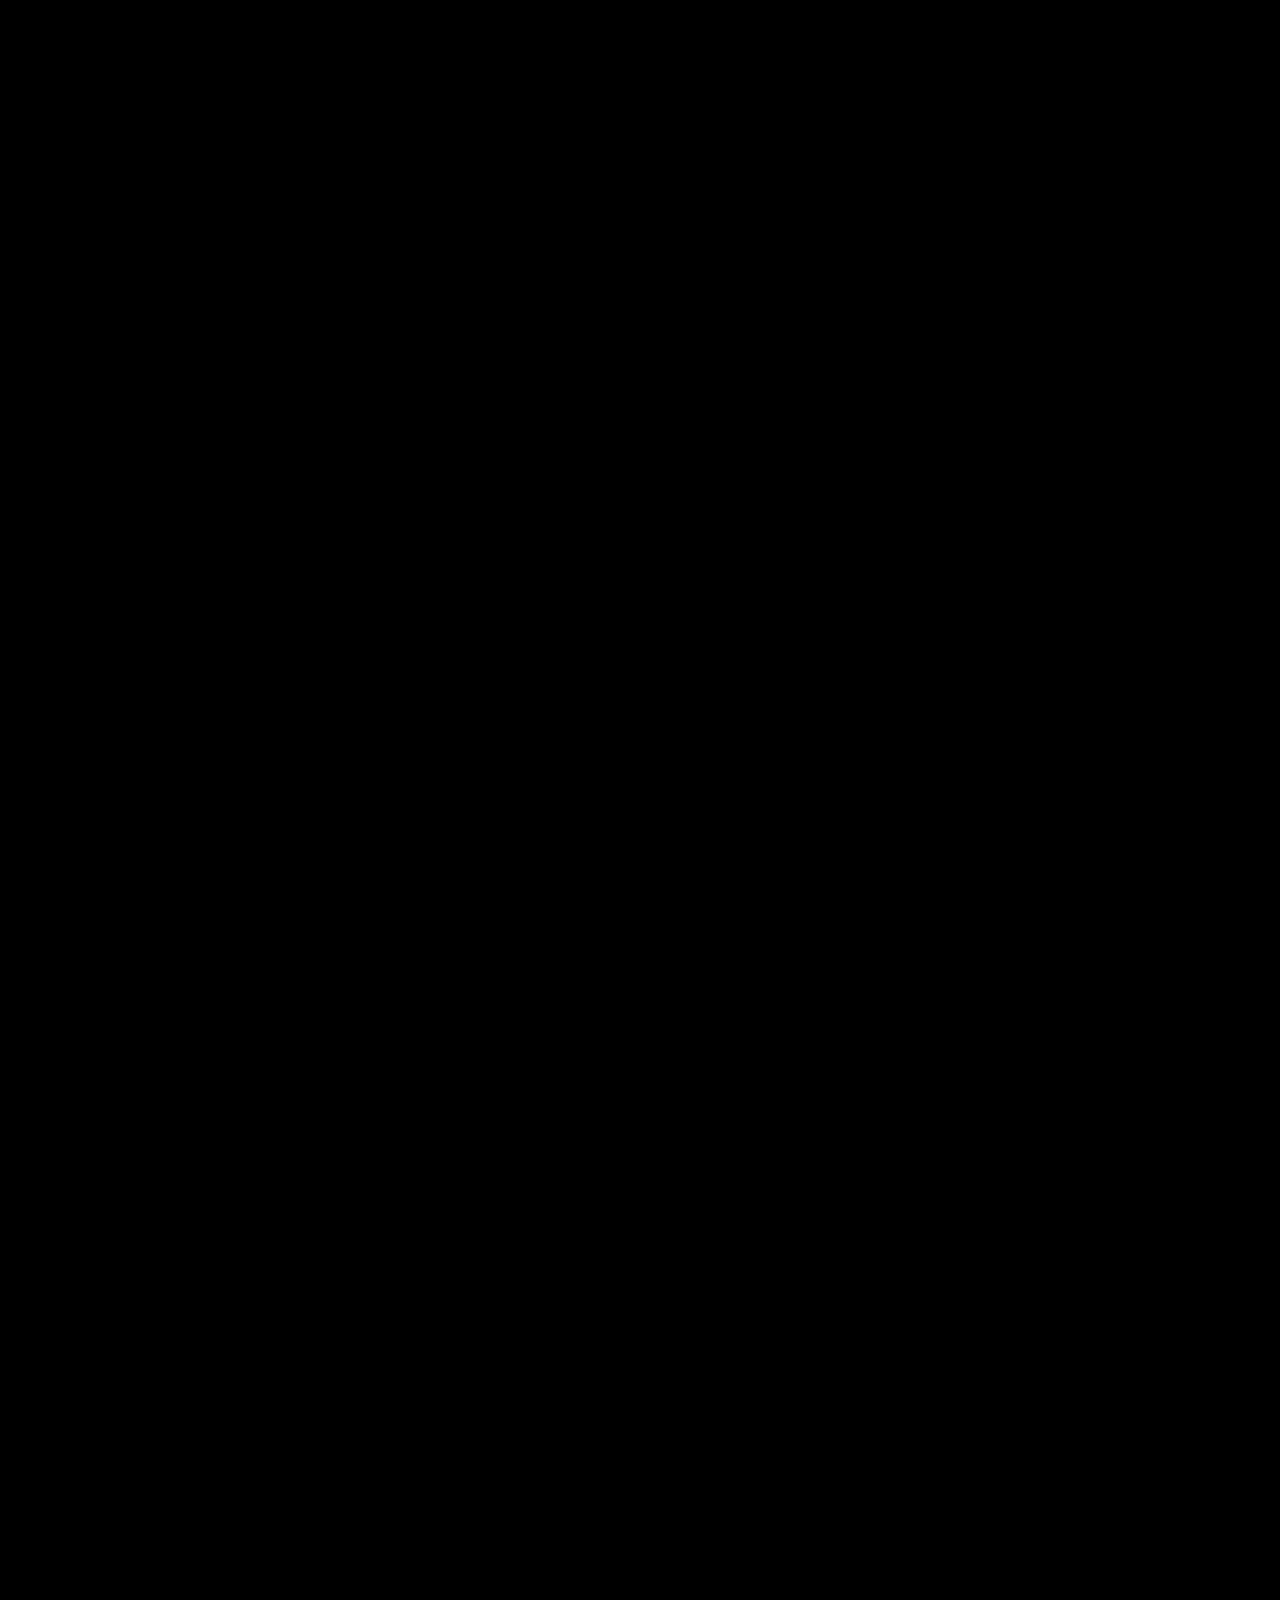
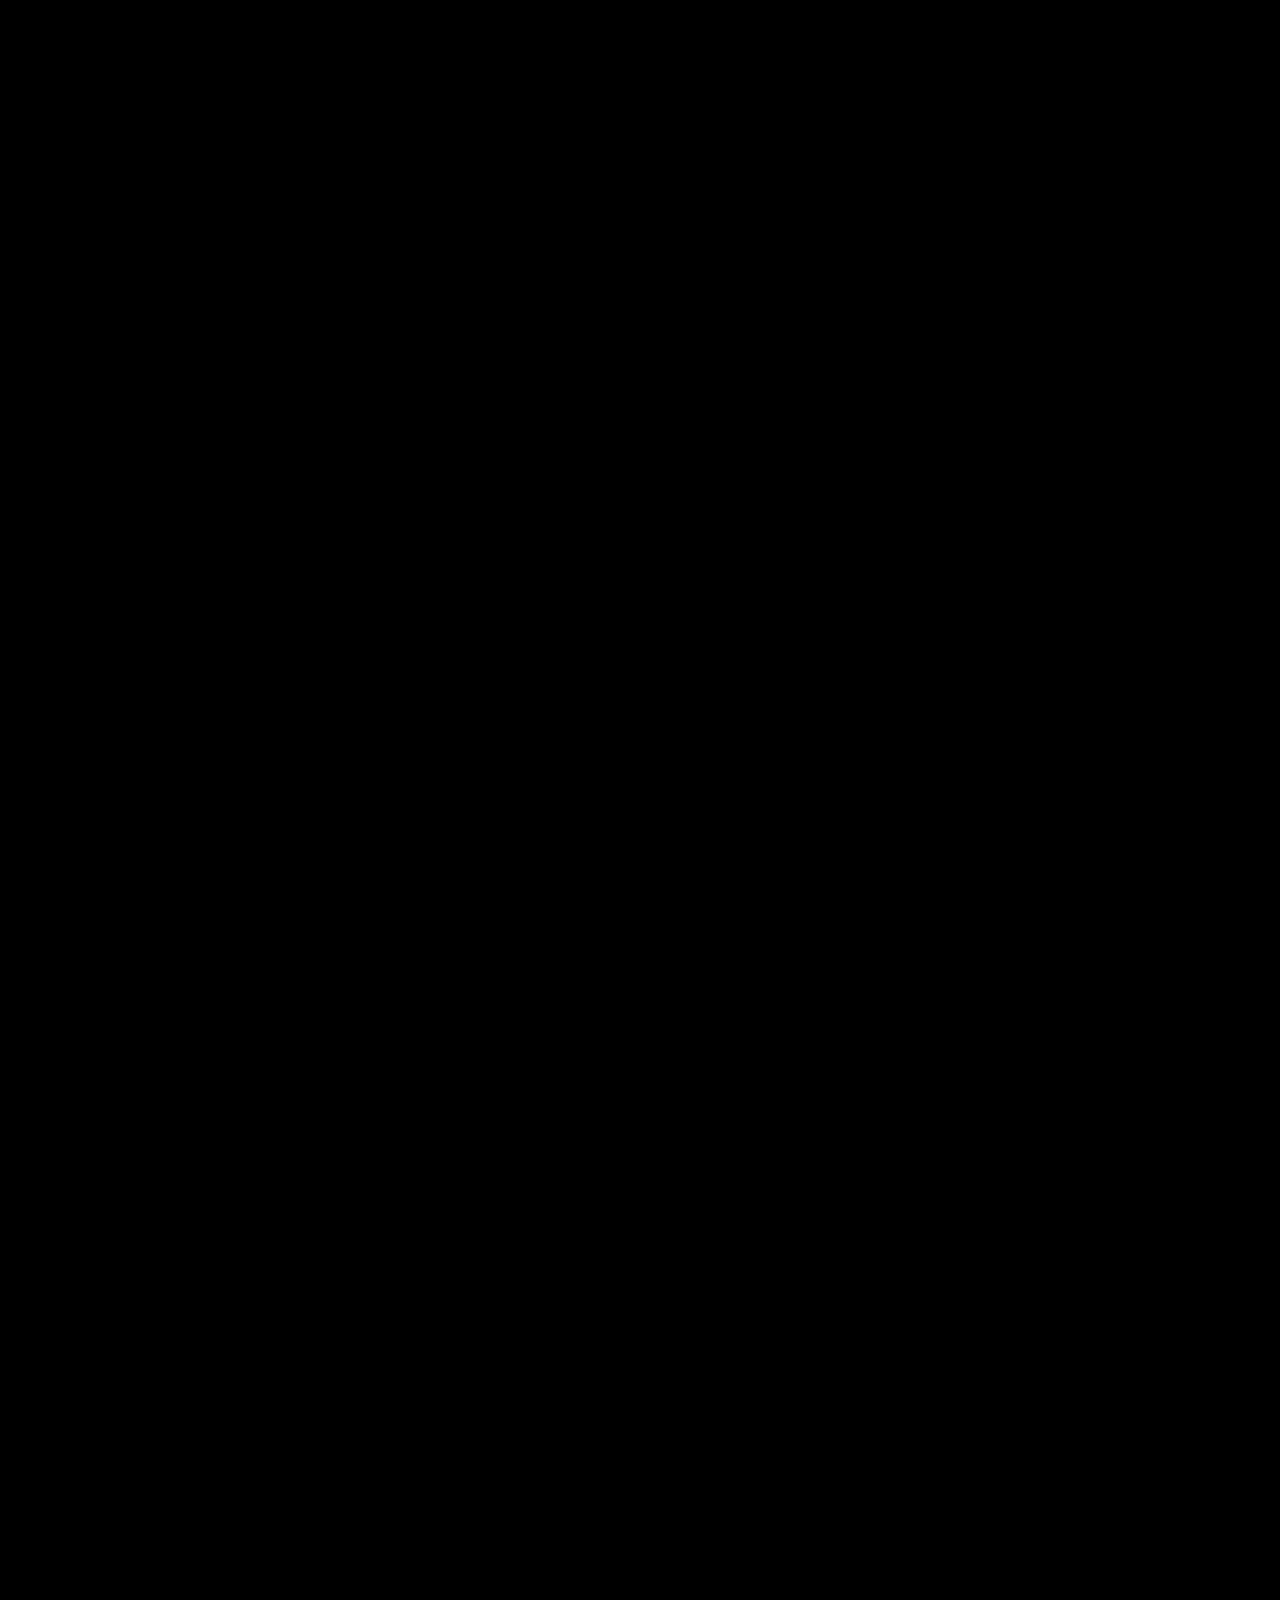
==== commit 9ea02f43: "Fix mistakes in game titles, add disclaimer to footer, and enhance CSS styles for better responsiven" ====
--- a/index.html
+++ b/index.html
@@ -385,13 +385,13 @@
                         <li>Minecraft</li>
                     </a>
                     <a href="https://www.counter-strike2.net">
-                        <li>Cross-Strike2</li>
+                        <li>Counter-Strike2</li>
                     </a>
                     <a href="https://rockstargames.com">
                         <li>GTAV/GTAV Online</li>
                     </a>
                     <a href="https://worldofwarcraft.blizzard.com/">
-                        <li>World o warcraft</li>
+                        <li>World of warcraft</li>
                     </a>
                     <a href="https://www.fortnite.com   ">
                         <li>Fortnite</li>
@@ -401,6 +401,10 @@
                 </ul>
             </div>
         </div>
+
+        <div class="disclaimer">
+            <p>Gaming Industry Archive © 2000–2026</p>
+        </div>
     </footer>
 
 
--- a/style.css
+++ b/style.css
@@ -141,8 +141,8 @@
 .main3{
     text-align:left;
     padding-left:21px;
-    padding-top: 5em;
-    text-shadow:20px 16px 4px black
+    padding-top: 2em;
+    text-shadow:20px 16px 4px black;
 }
 
 .main{
@@ -217,6 +217,10 @@
   object-fit: cover;
   display: block;
 filter:brightness(70%);
+}
+
+.video-wrapper img:hover{
+  transform:scale(1.02)
 }
 
 .card {
@@ -317,6 +321,9 @@
   object-fit: cover;
 
 }
+.iigame img:hover{
+  transform:scale(1.02);
+}
 
 .iigame{
 background-color: rgba(255, 255, 255, 0.04);
@@ -358,7 +365,7 @@
 .other-cards{
   display:grid;
   grid-template-columns:1fr 1fr;
-  row-gap: 31em;
+  row-gap: 32em;
   overflow-y: auto;
   white-space-collapse:nowrap;
   scroll-behavior: smooth;
@@ -399,7 +406,7 @@
   display: flex;
   flex-wrap: wrap; 
   background-color:rgba(255, 255, 255, 0.04);
-  padding:1em;
+  padding:2em;
   transition:ease-in-out;
   perspective: 1000px;
 }
@@ -493,8 +500,10 @@
 
 footer{
   border-top:3px solid gray;
-  padding: 2rem;
-  background-color:rgb(15, 14, 14)
+  background-color:rgb(0, 0, 0);
+  width: 90%;
+  margin: 4em auto;
+  height:fit-content;
 }
 
 footer img{
@@ -534,7 +543,11 @@
 }
 footer .contact a:hover{
   text-decoration: underline;
-  font-size:larger;
+  font-size:1.4em;
+}
+
+footer .mail , .github:hover{
+  transform:scale(1.0)
 }
 
 footer .github{
@@ -574,6 +587,15 @@
 
 footer .links ul li{
   list-style: none;
+  color:#a1a1aa
+}
+
+footer .text h5{
+  color:#a1a1aa
+}
+
+div.links h2{
+  color:#a1a1aa;
 }
 
 footer .links ul{
@@ -588,7 +610,13 @@
 
 footer .links ul a:hover{
   text-decoration: underline;
-  color:#a1a1aa
+  color:#a1a1aa;
+  font-size: larger;
+}
+
+footer .disclaimer p{
+  color:#a1a1aa;
+  text-align:center;
 }
 
 
@@ -621,7 +649,7 @@
 
 
 
-@media screen and (max-width: 768px) {
+@media screen and (max-width: 425px) {
    .body{
     background-image: url(mobile-background.png);
     width:100%;                                                            
@@ -654,6 +682,15 @@
 
 }
 
+@media screen and(max-width:768px) {
+  .body{
+    
+  }
+
+
+  
+}
+
 @media screen and (max-width: 320px) {
     nav ul li{
         font-size:2px;
@@ -688,7 +725,7 @@
   }
       @media screen and (max-width: 1024px) {
         .body{
-        background-image: url(mobile-background.png);
+        
         width:100%;                                                            
    }
 }
